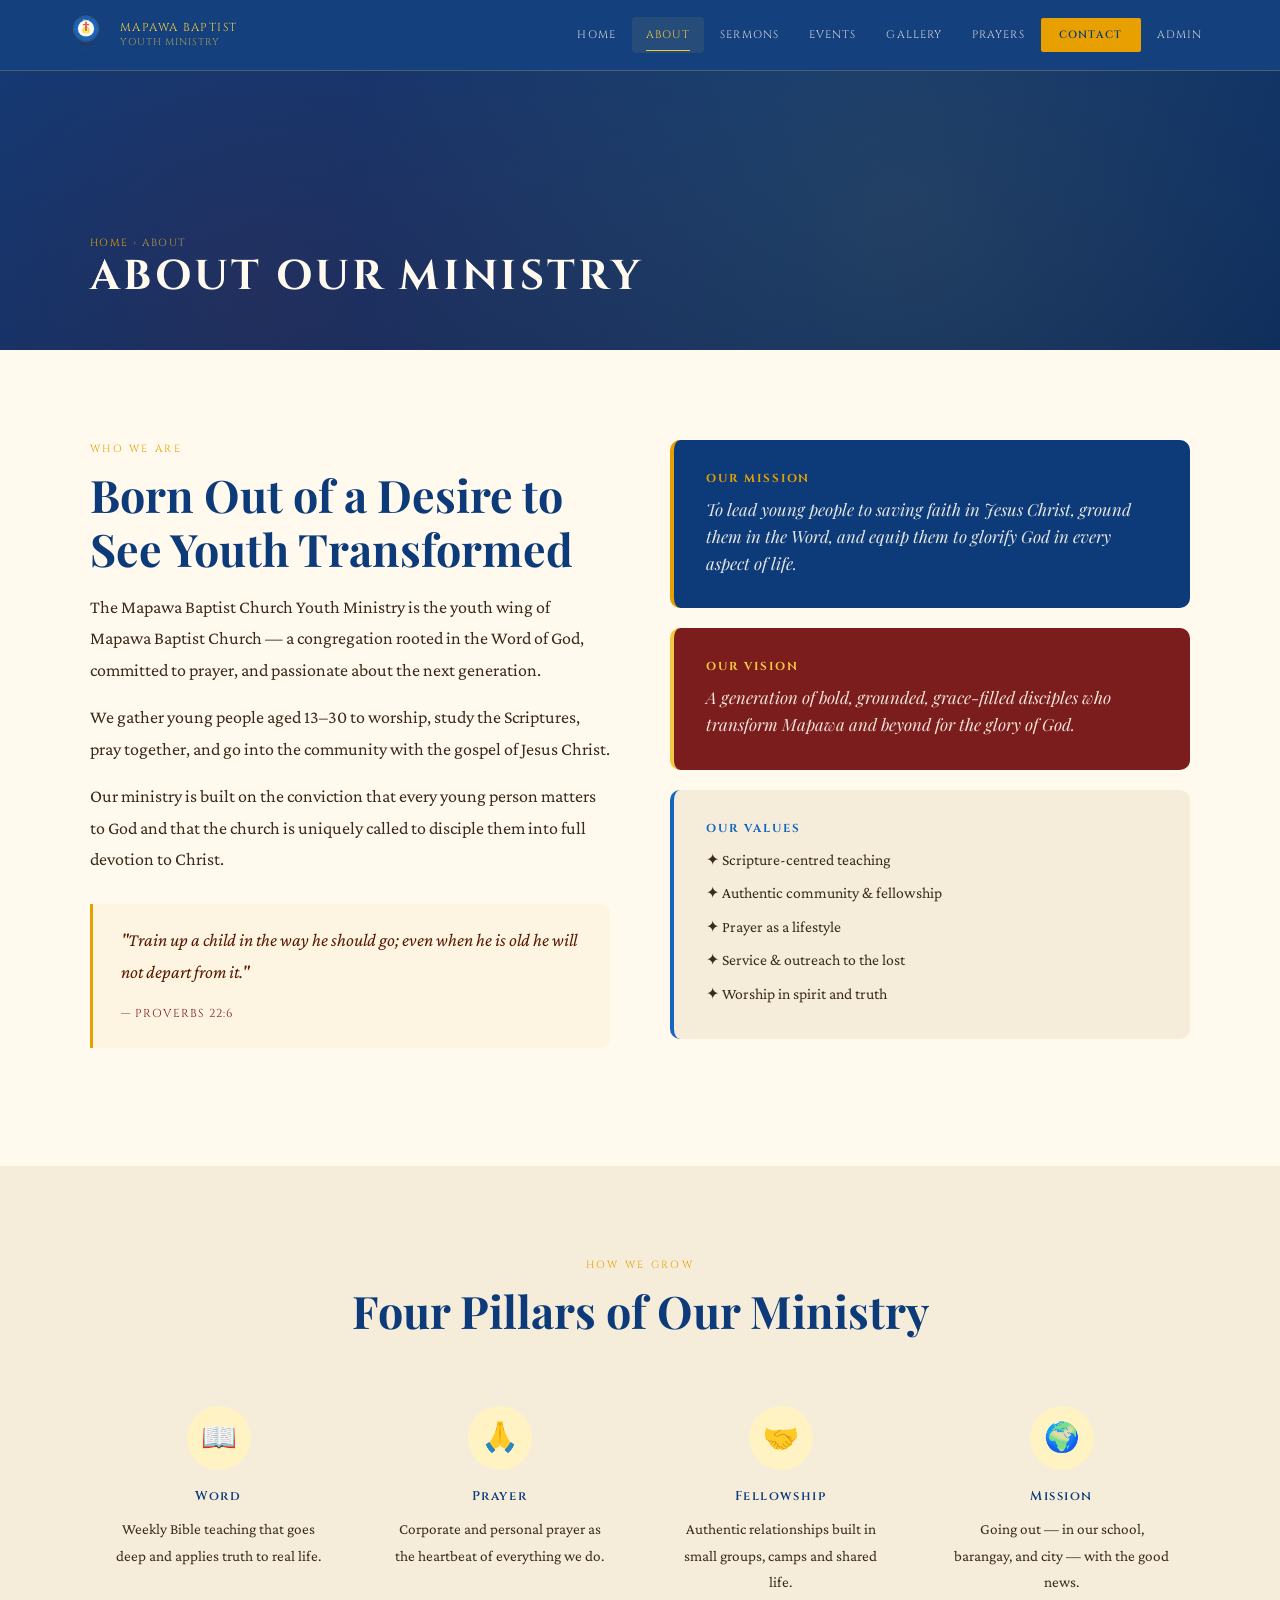
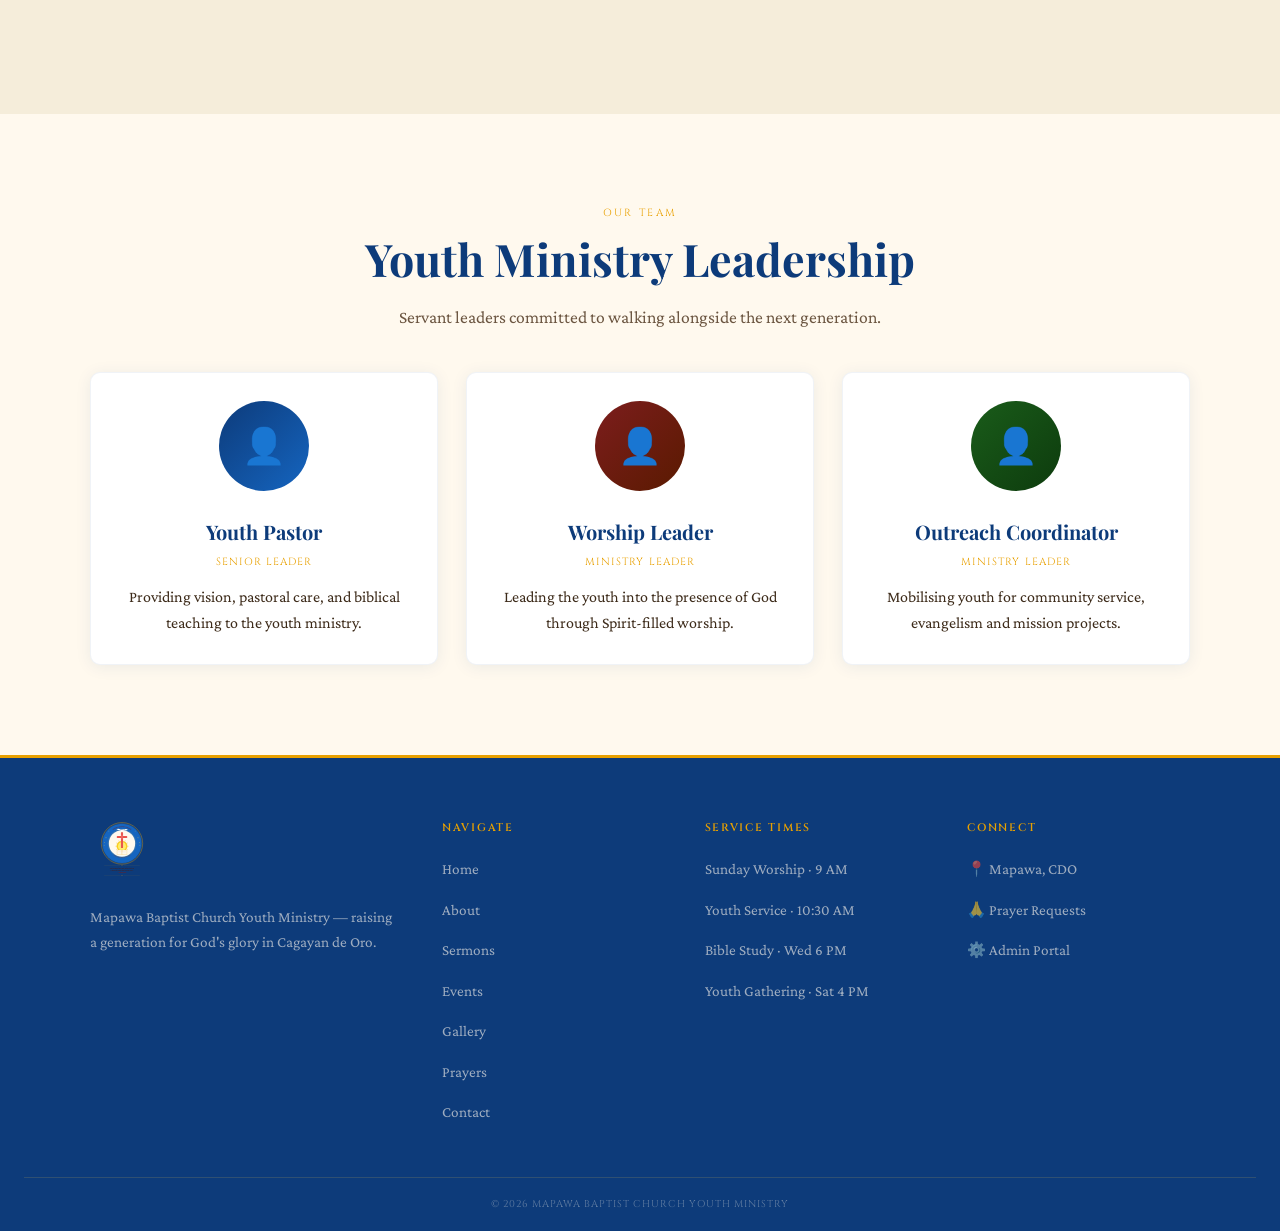
==== about.html @ 310179d0 "Add files via upload" ====
<!DOCTYPE html>
<html lang="en">
<head>
  <meta charset="UTF-8" />
  <meta name="viewport" content="width=device-width, initial-scale=1.0" />
  <title>About — Mapawa Baptist Youth Ministry</title>
  <link rel="stylesheet" href="assets/css/main.css" />
  <link rel="icon" type="image/svg+xml" href="assets/images/logo.svg" />
</head>
<body>

<header class="site-header">
  <div class="nav-inner">
    <a href="index.html" class="nav-brand">
      <img src="assets/images/logo.svg" alt="MBC Logo" class="nav-logo" />
      <div class="nav-name">Mapawa Baptist<span>Youth Ministry</span></div>
    </a>
    <nav class="nav-links">
      <a href="index.html">Home</a>
      <a href="about.html">About</a>
      <a href="services.html">Sermons</a>
      <a href="events.html">Events</a>
      <a href="gallery.html">Gallery</a>
      <a href="prayers.html">Prayers</a>
      <a href="contact.html" class="nav-cta">Contact</a>
      <a href="admin/login.php">Admin</a>
    </nav>
    <button class="nav-toggle" aria-label="Menu">
      <span></span><span></span><span></span>
    </button>
  </div>
</header>

<div class="page-banner">
  <div class="page-banner-content">
    <div class="breadcrumb"><a href="index.html">Home</a> › About</div>
    <h1>About Our Ministry</h1>
  </div>
</div>

<!-- Mission & Vision -->
<section class="section">
  <div class="container">
    <div style="display:grid;grid-template-columns:1fr 1fr;gap:60px;align-items:start;" class="fade-in">
      <div>
        <div class="section-label">Who We Are</div>
        <h2 class="section-title">Born Out of a Desire to See Youth Transformed</h2>
        <p style="color:var(--text-mid);margin-bottom:16px;">
          The Mapawa Baptist Church Youth Ministry is the youth wing of Mapawa Baptist Church — a congregation rooted in the Word of God, committed to prayer, and passionate about the next generation.
        </p>
        <p style="color:var(--text-mid);margin-bottom:16px;">
          We gather young people aged 13–30 to worship, study the Scriptures, pray together, and go into the community with the gospel of Jesus Christ.
        </p>
        <p style="color:var(--text-mid);">
          Our ministry is built on the conviction that every young person matters to God and that the church is uniquely called to disciple them into full devotion to Christ.
        </p>
        <div class="scripture-block" style="margin-top:28px;">
          <p>"Train up a child in the way he should go; even when he is old he will not depart from it."</p>
          <cite>— Proverbs 22:6</cite>
        </div>
      </div>
      <div style="display:flex;flex-direction:column;gap:20px;">
        <div style="background:var(--blue-deep);color:var(--cream);border-radius:var(--radius-lg);padding:32px;border-left:4px solid var(--gold-rich);">
          <h3 style="font-family:var(--font-display);font-size:0.72rem;letter-spacing:0.16em;text-transform:uppercase;color:var(--gold-rich);margin-bottom:10px;">Our Mission</h3>
          <p style="font-family:var(--font-serif);font-style:italic;font-size:1.05rem;line-height:1.6;color:rgba(255,249,238,0.9);">To lead young people to saving faith in Jesus Christ, ground them in the Word, and equip them to glorify God in every aspect of life.</p>
        </div>
        <div style="background:var(--burgundy);color:var(--cream);border-radius:var(--radius-lg);padding:32px;border-left:4px solid var(--gold-bright);">
          <h3 style="font-family:var(--font-display);font-size:0.72rem;letter-spacing:0.16em;text-transform:uppercase;color:var(--gold-bright);margin-bottom:10px;">Our Vision</h3>
          <p style="font-family:var(--font-serif);font-style:italic;font-size:1.05rem;line-height:1.6;color:rgba(255,249,238,0.9);">A generation of bold, grounded, grace-filled disciples who transform Mapawa and beyond for the glory of God.</p>
        </div>
        <div style="background:var(--cream-dark);border-radius:var(--radius-lg);padding:32px;border-left:4px solid var(--blue-mid);">
          <h3 style="font-family:var(--font-display);font-size:0.72rem;letter-spacing:0.16em;text-transform:uppercase;color:var(--blue-mid);margin-bottom:10px;">Our Values</h3>
          <ul style="font-size:0.98rem;color:var(--text-mid);display:flex;flex-direction:column;gap:6px;">
            <li>✦ Scripture-centred teaching</li>
            <li>✦ Authentic community &amp; fellowship</li>
            <li>✦ Prayer as a lifestyle</li>
            <li>✦ Service &amp; outreach to the lost</li>
            <li>✦ Worship in spirit and truth</li>
          </ul>
        </div>
      </div>
    </div>
  </div>
</section>

<!-- Core Pillars -->
<section class="section band-cream">
  <div class="container">
    <div class="text-center mb-40 fade-in">
      <div class="section-label">How We Grow</div>
      <h2 class="section-title">Four Pillars of Our Ministry</h2>
    </div>
    <div class="grid-4 fade-in">
      <div style="text-align:center;padding:28px 20px;">
        <div style="width:64px;height:64px;background:var(--gold-pale);border-radius:50%;display:flex;align-items:center;justify-content:center;margin:0 auto 16px;font-size:1.8rem;">📖</div>
        <h4 style="font-size:0.8rem;letter-spacing:0.12em;color:var(--blue-deep);margin-bottom:8px;">Word</h4>
        <p style="font-size:0.95rem;color:var(--text-mid);">Weekly Bible teaching that goes deep and applies truth to real life.</p>
      </div>
      <div style="text-align:center;padding:28px 20px;">
        <div style="width:64px;height:64px;background:var(--gold-pale);border-radius:50%;display:flex;align-items:center;justify-content:center;margin:0 auto 16px;font-size:1.8rem;">🙏</div>
        <h4 style="font-size:0.8rem;letter-spacing:0.12em;color:var(--blue-deep);margin-bottom:8px;">Prayer</h4>
        <p style="font-size:0.95rem;color:var(--text-mid);">Corporate and personal prayer as the heartbeat of everything we do.</p>
      </div>
      <div style="text-align:center;padding:28px 20px;">
        <div style="width:64px;height:64px;background:var(--gold-pale);border-radius:50%;display:flex;align-items:center;justify-content:center;margin:0 auto 16px;font-size:1.8rem;">🤝</div>
        <h4 style="font-size:0.8rem;letter-spacing:0.12em;color:var(--blue-deep);margin-bottom:8px;">Fellowship</h4>
        <p style="font-size:0.95rem;color:var(--text-mid);">Authentic relationships built in small groups, camps and shared life.</p>
      </div>
      <div style="text-align:center;padding:28px 20px;">
        <div style="width:64px;height:64px;background:var(--gold-pale);border-radius:50%;display:flex;align-items:center;justify-content:center;margin:0 auto 16px;font-size:1.8rem;">🌍</div>
        <h4 style="font-size:0.8rem;letter-spacing:0.12em;color:var(--blue-deep);margin-bottom:8px;">Mission</h4>
        <p style="font-size:0.95rem;color:var(--text-mid);">Going out — in our school, barangay, and city — with the good news.</p>
      </div>
    </div>
  </div>
</section>

<!-- Leadership -->
<section class="section">
  <div class="container">
    <div class="text-center mb-40 fade-in">
      <div class="section-label">Our Team</div>
      <h2 class="section-title">Youth Ministry Leadership</h2>
      <p class="section-sub gap-center" style="margin:0 auto;">Servant leaders committed to walking alongside the next generation.</p>
    </div>
    <div class="grid-3 fade-in">
      <div class="card" style="text-align:center;">
        <div style="width:90px;height:90px;border-radius:50%;background:linear-gradient(135deg,var(--blue-deep),var(--blue-mid));display:flex;align-items:center;justify-content:center;margin:28px auto 0;font-size:2.2rem;color:var(--gold-bright);">👤</div>
        <div class="card-body">
          <div class="card-title">Youth Pastor</div>
          <div class="card-meta" style="color:var(--gold-rich);">Senior Leader</div>
          <p class="card-text">Providing vision, pastoral care, and biblical teaching to the youth ministry.</p>
        </div>
      </div>
      <div class="card" style="text-align:center;">
        <div style="width:90px;height:90px;border-radius:50%;background:linear-gradient(135deg,var(--burgundy),var(--burgundy-dk));display:flex;align-items:center;justify-content:center;margin:28px auto 0;font-size:2.2rem;color:var(--gold-bright);">👤</div>
        <div class="card-body">
          <div class="card-title">Worship Leader</div>
          <div class="card-meta" style="color:var(--gold-rich);">Ministry Leader</div>
          <p class="card-text">Leading the youth into the presence of God through Spirit-filled worship.</p>
        </div>
      </div>
      <div class="card" style="text-align:center;">
        <div style="width:90px;height:90px;border-radius:50%;background:linear-gradient(135deg,#1a5c1a,#0d3b0d);display:flex;align-items:center;justify-content:center;margin:28px auto 0;font-size:2.2rem;color:var(--gold-bright);">👤</div>
        <div class="card-body">
          <div class="card-title">Outreach Coordinator</div>
          <div class="card-meta" style="color:var(--gold-rich);">Ministry Leader</div>
          <p class="card-text">Mobilising youth for community service, evangelism and mission projects.</p>
        </div>
      </div>
    </div>
  </div>
</section>

<footer class="site-footer">
  <div class="footer-inner">
    <div class="footer-brand">
      <img src="assets/images/logo.svg" alt="MBC Logo" style="width:64px;margin-bottom:12px;" />
      <p>Mapawa Baptist Church Youth Ministry — raising a generation for God's glory in Cagayan de Oro.</p>
    </div>
    <div class="footer-col">
      <h4>Navigate</h4>
      <ul>
        <li><a href="index.html">Home</a></li>
        <li><a href="about.html">About</a></li>
        <li><a href="services.html">Sermons</a></li>
        <li><a href="events.html">Events</a></li>
        <li><a href="gallery.html">Gallery</a></li>
        <li><a href="prayers.html">Prayers</a></li>
        <li><a href="contact.html">Contact</a></li>
      </ul>
    </div>
    <div class="footer-col">
      <h4>Service Times</h4>
      <ul>
        <li><a href="#">Sunday Worship · 9 AM</a></li>
        <li><a href="#">Youth Service · 10:30 AM</a></li>
        <li><a href="#">Bible Study · Wed 6 PM</a></li>
        <li><a href="#">Youth Gathering · Sat 4 PM</a></li>
      </ul>
    </div>
    <div class="footer-col">
      <h4>Connect</h4>
      <ul>
        <li><a href="contact.html">📍 Mapawa, CDO</a></li>
        <li><a href="prayers.html">🙏 Prayer Requests</a></li>
        <li><a href="admin/login.php">⚙️ Admin Portal</a></li>
      </ul>
    </div>
  </div>
  <div class="footer-bottom">
    <div class="container">© <span id="current-year"></span> Mapawa Baptist Church Youth Ministry</div>
  </div>
</footer>

<script src="assets/js/main.js"></script>
</body>
</html>
---- assets/css/main.css ----
/* =========================================================
   MAPAWA BAPTIST YOUTH MINISTRY — Main Stylesheet
   Palette: Deep Blue #1565c0 · Gold #f5c842 · Burgundy #7c1d1d · Cream #fff9ee
   ========================================================= */

@import url('https://fonts.googleapis.com/css2?family=Playfair+Display:ital,wght@0,400;0,600;0,700;0,900;1,400;1,600&family=Crimson+Pro:ital,wght@0,300;0,400;0,600;1,300;1,400&family=Cinzel:wght@400;600;700&display=swap');

/* ── CSS Variables ───────────────────────────────────────── */
:root {
  --blue-deep:   #0d3b7a;
  --blue-mid:    #1565c0;
  --blue-light:  #1e88e5;
  --gold-rich:   #e8a000;
  --gold-bright: #f5c842;
  --gold-pale:   #fff3c4;
  --cream:       #fff9ee;
  --cream-dark:  #f5edda;
  --burgundy:    #7c1d1d;
  --burgundy-dk: #5a1a00;
  --text-dark:   #1a1208;
  --text-mid:    #3d2b1a;
  --text-light:  #6b5540;
  --white:       #ffffff;

  --font-display: 'Cinzel', Georgia, serif;
  --font-serif:   'Playfair Display', Georgia, serif;
  --font-body:    'Crimson Pro', Georgia, serif;

  --shadow-gold:  0 4px 24px rgba(232,160,0,0.18);
  --shadow-deep:  0 8px 40px rgba(13,59,122,0.22);
  --radius:       4px;
  --radius-lg:    10px;
  --transition:   0.3s cubic-bezier(0.4,0,0.2,1);
}

/* ── Reset & Base ────────────────────────────────────────── */
*, *::before, *::after { box-sizing: border-box; margin: 0; padding: 0; }

html { scroll-behavior: smooth; font-size: 16px; }

body {
  font-family: var(--font-body);
  font-size: 1.125rem;
  line-height: 1.75;
  color: var(--text-dark);
  background: var(--cream);
  min-height: 100vh;
  overflow-x: hidden;
}

img { max-width: 100%; display: block; }
a { color: inherit; text-decoration: none; }
ul { list-style: none; }

/* ── Typography ──────────────────────────────────────────── */
h1, h2, h3 { font-family: var(--font-serif); font-weight: 700; line-height: 1.2; }
h4, h5, h6 { font-family: var(--font-display); font-weight: 600; letter-spacing: 0.06em; }

.display-title {
  font-family: var(--font-display);
  font-weight: 700;
  letter-spacing: 0.08em;
  text-transform: uppercase;
}

.scripture {
  font-family: var(--font-body);
  font-style: italic;
  color: var(--burgundy-dk);
}

/* ── Ornamental Divider ──────────────────────────────────── */
.ornament {
  display: flex;
  align-items: center;
  gap: 14px;
  margin: 0 auto;
}
.ornament::before, .ornament::after {
  content: '';
  flex: 1;
  height: 1px;
  background: linear-gradient(to right, transparent, var(--gold-rich), transparent);
}
.ornament-star {
  color: var(--gold-rich);
  font-size: 1rem;
}

/* ── NAV ─────────────────────────────────────────────────── */
.site-header {
  position: fixed;
  top: 0; left: 0; right: 0;
  z-index: 1000;
  background: rgba(13,59,122,0.97);
  backdrop-filter: blur(12px);
  border-bottom: 1px solid rgba(245,200,66,0.25);
  transition: var(--transition);
}

.nav-inner {
  max-width: 1200px;
  margin: 0 auto;
  padding: 0 24px;
  display: flex;
  align-items: center;
  justify-content: space-between;
  height: 70px;
}

.nav-brand {
  display: flex;
  align-items: center;
  gap: 12px;
  text-decoration: none;
}
.nav-logo { width: 44px; height: 44px; }
.nav-name {
  font-family: var(--font-display);
  font-size: 0.72rem;
  letter-spacing: 0.12em;
  text-transform: uppercase;
  color: var(--gold-bright);
  line-height: 1.3;
}
.nav-name span { display: block; font-size: 0.62rem; color: rgba(245,200,66,0.65); letter-spacing: 0.1em; }

.nav-links {
  display: flex;
  align-items: center;
  gap: 2px;
}
.nav-links a {
  font-family: var(--font-display);
  font-size: 0.68rem;
  letter-spacing: 0.1em;
  text-transform: uppercase;
  color: rgba(255,249,238,0.8);
  padding: 8px 14px;
  border-radius: var(--radius);
  transition: var(--transition);
  position: relative;
}
.nav-links a:hover, .nav-links a.active {
  color: var(--gold-bright);
  background: rgba(245,200,66,0.08);
}
.nav-links a.active::after {
  content: '';
  position: absolute;
  bottom: 2px; left: 14px; right: 14px;
  height: 1px;
  background: var(--gold-bright);
}

.nav-cta {
  font-family: var(--font-display) !important;
  font-size: 0.66rem !important;
  letter-spacing: 0.12em !important;
  background: var(--gold-rich) !important;
  color: var(--blue-deep) !important;
  padding: 8px 18px !important;
  border-radius: 2px !important;
  font-weight: 600 !important;
}
.nav-cta:hover { background: var(--gold-bright) !important; }

.nav-toggle {
  display: none;
  flex-direction: column;
  gap: 5px;
  cursor: pointer;
  padding: 4px;
}
.nav-toggle span {
  display: block;
  width: 24px; height: 2px;
  background: var(--gold-bright);
  transition: var(--transition);
}

/* ── Hero ────────────────────────────────────────────────── */
.hero {
  min-height: 100vh;
  display: flex;
  align-items: center;
  justify-content: center;
  position: relative;
  overflow: hidden;
  background: linear-gradient(160deg, var(--blue-deep) 0%, #0a2a5c 40%, #1a0a3a 100%);
  padding-top: 70px;
}

.hero-bg-pattern {
  position: absolute;
  inset: 0;
  background-image:
    radial-gradient(circle at 20% 50%, rgba(245,200,66,0.06) 0%, transparent 50%),
    radial-gradient(circle at 80% 20%, rgba(21,101,192,0.4) 0%, transparent 50%),
    radial-gradient(circle at 60% 80%, rgba(124,29,29,0.2) 0%, transparent 40%);
  pointer-events: none;
}

.hero-rays {
  position: absolute;
  top: 0; left: 50%;
  transform: translateX(-50%);
  width: 800px; height: 600px;
  background: conic-gradient(
    from 180deg at 50% 0%,
    transparent 0deg,
    rgba(245,200,66,0.04) 15deg,
    transparent 30deg,
    rgba(245,200,66,0.04) 45deg,
    transparent 60deg,
    rgba(245,200,66,0.04) 75deg,
    transparent 90deg,
    rgba(245,200,66,0.04) 105deg,
    transparent 120deg,
    rgba(245,200,66,0.04) 135deg,
    transparent 150deg,
    rgba(245,200,66,0.04) 165deg,
    transparent 180deg
  );
  pointer-events: none;
}

.hero-content {
  position: relative;
  z-index: 2;
  text-align: center;
  padding: 60px 24px;
  max-width: 800px;
}

.hero-badge {
  display: inline-flex;
  align-items: center;
  gap: 10px;
  font-family: var(--font-display);
  font-size: 0.68rem;
  letter-spacing: 0.2em;
  text-transform: uppercase;
  color: var(--gold-rich);
  border: 1px solid rgba(232,160,0,0.35);
  padding: 6px 18px;
  border-radius: 2px;
  margin-bottom: 28px;
}
.hero-badge::before, .hero-badge::after {
  content: '✦';
  font-size: 0.5rem;
  opacity: 0.7;
}

.hero h1 {
  font-family: var(--font-display);
  font-size: clamp(2.2rem, 6vw, 4rem);
  letter-spacing: 0.06em;
  text-transform: uppercase;
  color: var(--cream);
  margin-bottom: 12px;
  line-height: 1.1;
}
.hero h1 em {
  font-family: var(--font-serif);
  font-style: italic;
  font-size: 0.85em;
  color: var(--gold-bright);
  letter-spacing: 0.02em;
  display: block;
  text-transform: none;
}

.hero-tagline {
  font-family: var(--font-body);
  font-style: italic;
  font-size: 1.2rem;
  color: rgba(255,249,238,0.7);
  margin: 20px 0 36px;
}

.hero-logo {
  width: 160px;
  margin: 0 auto 32px;
  filter: drop-shadow(0 0 30px rgba(245,200,66,0.3));
  animation: float 4s ease-in-out infinite;
}
@keyframes float {
  0%, 100% { transform: translateY(0); }
  50%       { transform: translateY(-8px); }
}

.hero-actions {
  display: flex;
  gap: 14px;
  justify-content: center;
  flex-wrap: wrap;
}

/* ── Buttons ──────────────────────────────────────────────── */
.btn {
  display: inline-flex;
  align-items: center;
  gap: 8px;
  font-family: var(--font-display);
  font-size: 0.72rem;
  font-weight: 600;
  letter-spacing: 0.12em;
  text-transform: uppercase;
  padding: 13px 28px;
  border-radius: 2px;
  border: none;
  cursor: pointer;
  transition: var(--transition);
  text-decoration: none;
}
.btn-gold {
  background: var(--gold-rich);
  color: var(--blue-deep);
}
.btn-gold:hover {
  background: var(--gold-bright);
  transform: translateY(-2px);
  box-shadow: var(--shadow-gold);
}
.btn-outline {
  background: transparent;
  color: var(--cream);
  border: 1px solid rgba(255,249,238,0.4);
}
.btn-outline:hover {
  border-color: var(--gold-bright);
  color: var(--gold-bright);
}
.btn-blue {
  background: var(--blue-mid);
  color: var(--cream);
}
.btn-blue:hover {
  background: var(--blue-deep);
  transform: translateY(-2px);
  box-shadow: var(--shadow-deep);
}
.btn-sm {
  font-size: 0.65rem;
  padding: 9px 18px;
}

/* ── Section Scaffolding ─────────────────────────────────── */
.section { padding: 90px 24px; }
.section-sm { padding: 60px 24px; }
.container { max-width: 1100px; margin: 0 auto; }
.container-narrow { max-width: 760px; margin: 0 auto; }

.section-label {
  font-family: var(--font-display);
  font-size: 0.65rem;
  letter-spacing: 0.22em;
  text-transform: uppercase;
  color: var(--gold-rich);
  margin-bottom: 10px;
}
.section-title {
  font-family: var(--font-serif);
  font-size: clamp(1.8rem, 4vw, 2.8rem);
  font-weight: 700;
  color: var(--blue-deep);
  margin-bottom: 16px;
}
.section-title-light { color: var(--cream); }
.section-sub {
  font-size: 1.1rem;
  color: var(--text-light);
  max-width: 560px;
}
.section-sub-light { color: rgba(255,249,238,0.7); }

/* ── Card ────────────────────────────────────────────────── */
.card {
  background: var(--white);
  border-radius: var(--radius-lg);
  overflow: hidden;
  box-shadow: 0 2px 16px rgba(13,59,122,0.08);
  transition: var(--transition);
  border: 1px solid rgba(13,59,122,0.06);
}
.card:hover {
  transform: translateY(-4px);
  box-shadow: var(--shadow-deep);
}
.card-body { padding: 28px; }
.card-tag {
  font-family: var(--font-display);
  font-size: 0.6rem;
  letter-spacing: 0.18em;
  text-transform: uppercase;
  color: var(--gold-rich);
  background: var(--gold-pale);
  padding: 3px 10px;
  border-radius: 2px;
  display: inline-block;
  margin-bottom: 12px;
}
.card-title {
  font-family: var(--font-serif);
  font-size: 1.25rem;
  font-weight: 700;
  color: var(--blue-deep);
  margin-bottom: 8px;
  line-height: 1.3;
}
.card-meta {
  font-family: var(--font-display);
  font-size: 0.65rem;
  letter-spacing: 0.1em;
  text-transform: uppercase;
  color: var(--text-light);
  margin-bottom: 12px;
}
.card-text { font-size: 1rem; color: var(--text-mid); line-height: 1.65; }

/* ── Grid Layouts ─────────────────────────────────────────── */
.grid-3 { display: grid; grid-template-columns: repeat(3, 1fr); gap: 28px; }
.grid-2 { display: grid; grid-template-columns: repeat(2, 1fr); gap: 28px; }
.grid-4 { display: grid; grid-template-columns: repeat(4, 1fr); gap: 24px; }

/* ── Highlight Band ──────────────────────────────────────── */
.band-gold {
  background: linear-gradient(135deg, var(--gold-rich) 0%, var(--gold-bright) 100%);
  color: var(--blue-deep);
}
.band-blue {
  background: linear-gradient(135deg, var(--blue-deep) 0%, #0a2a5c 100%);
  color: var(--cream);
}
.band-cream { background: var(--cream-dark); }
.band-burgundy {
  background: linear-gradient(135deg, var(--burgundy) 0%, var(--burgundy-dk) 100%);
  color: var(--cream);
}

/* ── Scripture Block ─────────────────────────────────────── */
.scripture-block {
  border-left: 3px solid var(--gold-rich);
  padding: 20px 28px;
  background: rgba(232,160,0,0.05);
  border-radius: 0 var(--radius-lg) var(--radius-lg) 0;
  margin: 28px 0;
}
.scripture-block p {
  font-family: var(--font-body);
  font-style: italic;
  font-size: 1.15rem;
  color: var(--burgundy-dk);
  margin-bottom: 8px;
}
.scripture-block cite {
  font-family: var(--font-display);
  font-size: 0.72rem;
  letter-spacing: 0.1em;
  text-transform: uppercase;
  color: var(--burgundy);
  font-style: normal;
}

/* ── Featured Image Banner ───────────────────────────────── */
.page-banner {
  height: 280px;
  display: flex;
  align-items: flex-end;
  padding: 40px 24px;
  position: relative;
  overflow: hidden;
  background: linear-gradient(160deg, var(--blue-deep) 0%, #0a2a5c 100%);
  margin-top: 70px;
}
.page-banner::before {
  content: '';
  position: absolute;
  inset: 0;
  background:
    radial-gradient(circle at 70% 50%, rgba(245,200,66,0.1) 0%, transparent 60%),
    radial-gradient(circle at 20% 80%, rgba(124,29,29,0.2) 0%, transparent 50%);
}
.page-banner-content {
  position: relative;
  z-index: 1;
  max-width: 1100px;
  margin: 0 auto;
  width: 100%;
}
.page-banner h1 {
  font-family: var(--font-display);
  font-size: clamp(1.6rem, 4vw, 2.6rem);
  letter-spacing: 0.08em;
  text-transform: uppercase;
  color: var(--cream);
  margin-bottom: 8px;
}
.page-banner .breadcrumb {
  font-family: var(--font-display);
  font-size: 0.65rem;
  letter-spacing: 0.14em;
  text-transform: uppercase;
  color: rgba(245,200,66,0.7);
}
.page-banner .breadcrumb a { color: var(--gold-rich); }
.page-banner .breadcrumb a:hover { color: var(--gold-bright); }

/* ── Form Styles ──────────────────────────────────────────── */
.form-group { margin-bottom: 20px; }
.form-label {
  display: block;
  font-family: var(--font-display);
  font-size: 0.68rem;
  letter-spacing: 0.12em;
  text-transform: uppercase;
  color: var(--text-mid);
  margin-bottom: 6px;
}
.form-control {
  width: 100%;
  padding: 12px 16px;
  border: 1px solid rgba(13,59,122,0.2);
  border-radius: var(--radius);
  background: var(--white);
  font-family: var(--font-body);
  font-size: 1rem;
  color: var(--text-dark);
  transition: var(--transition);
  outline: none;
}
.form-control:focus {
  border-color: var(--blue-mid);
  box-shadow: 0 0 0 3px rgba(21,101,192,0.12);
}
textarea.form-control { resize: vertical; min-height: 120px; }
select.form-control { cursor: pointer; }

/* ── Footer ──────────────────────────────────────────────── */
.site-footer {
  background: var(--blue-deep);
  color: rgba(255,249,238,0.75);
  padding: 60px 24px 0;
  border-top: 3px solid var(--gold-rich);
}
.footer-inner {
  max-width: 1100px;
  margin: 0 auto;
  display: grid;
  grid-template-columns: 1.4fr repeat(3, 1fr);
  gap: 40px;
  padding-bottom: 40px;
}
.footer-brand p {
  font-size: 0.95rem;
  line-height: 1.65;
  margin: 14px 0;
  color: rgba(255,249,238,0.6);
}
.footer-col h4 {
  font-family: var(--font-display);
  font-size: 0.68rem;
  letter-spacing: 0.16em;
  text-transform: uppercase;
  color: var(--gold-rich);
  margin-bottom: 16px;
}
.footer-col ul li { margin-bottom: 9px; }
.footer-col ul li a {
  font-size: 0.95rem;
  color: rgba(255,249,238,0.6);
  transition: var(--transition);
}
.footer-col ul li a:hover { color: var(--gold-bright); padding-left: 4px; }
.footer-bottom {
  border-top: 1px solid rgba(245,200,66,0.15);
  padding: 18px 0;
  text-align: center;
  font-family: var(--font-display);
  font-size: 0.62rem;
  letter-spacing: 0.1em;
  text-transform: uppercase;
  color: rgba(255,249,238,0.35);
}
.footer-bottom a { color: var(--gold-rich); }

/* ── Utility Classes ─────────────────────────────────────── */
.text-center { text-align: center; }
.text-gold   { color: var(--gold-rich); }
.text-blue   { color: var(--blue-mid); }
.text-burgundy { color: var(--burgundy); }
.text-cream  { color: var(--cream); }
.mt-0 { margin-top: 0; }
.mb-0 { margin-bottom: 0; }
.mb-8 { margin-bottom: 8px; }
.mb-16 { margin-bottom: 16px; }
.mb-24 { margin-bottom: 24px; }
.mb-40 { margin-bottom: 40px; }
.mb-60 { margin-bottom: 60px; }
.gap-center { margin: 0 auto; }
.fade-in {
  opacity: 0;
  transform: translateY(20px);
  transition: opacity 0.6s ease, transform 0.6s ease;
}
.fade-in.visible {
  opacity: 1;
  transform: none;
}

/* ── Mobile ───────────────────────────────────────────────── */
@media (max-width: 900px) {
  .grid-3 { grid-template-columns: repeat(2, 1fr); }
  .grid-4 { grid-template-columns: repeat(2, 1fr); }
  .footer-inner { grid-template-columns: 1fr 1fr; }
}
@media (max-width: 680px) {
  .nav-links { display: none; }
  .nav-links.open {
    display: flex;
    flex-direction: column;
    position: fixed;
    top: 70px; left: 0; right: 0;
    background: rgba(13,59,122,0.98);
    padding: 24px;
    gap: 4px;
    border-bottom: 1px solid rgba(245,200,66,0.2);
  }
  .nav-toggle { display: flex; }
  .grid-3, .grid-2, .grid-4 { grid-template-columns: 1fr; }
  .footer-inner { grid-template-columns: 1fr; }
  .hero h1 { font-size: 2rem; }
  .section { padding: 60px 20px; }
}
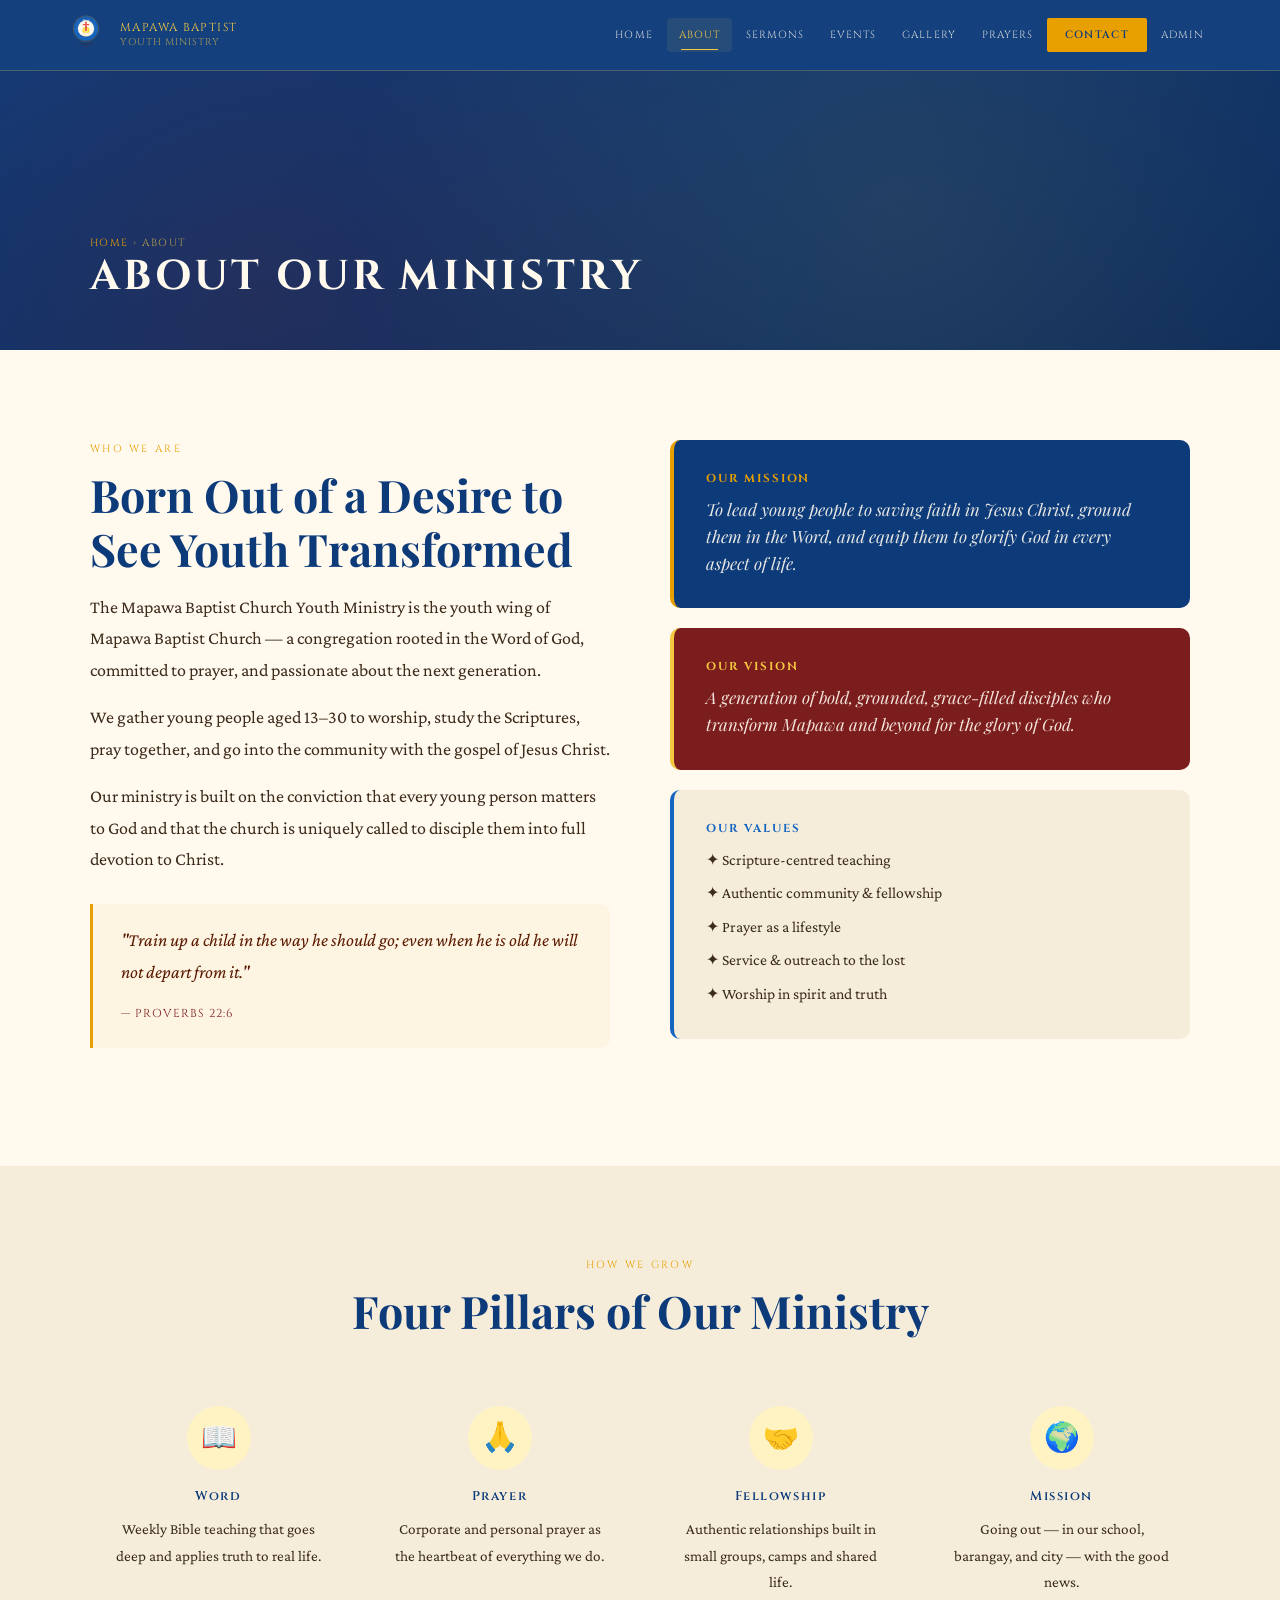
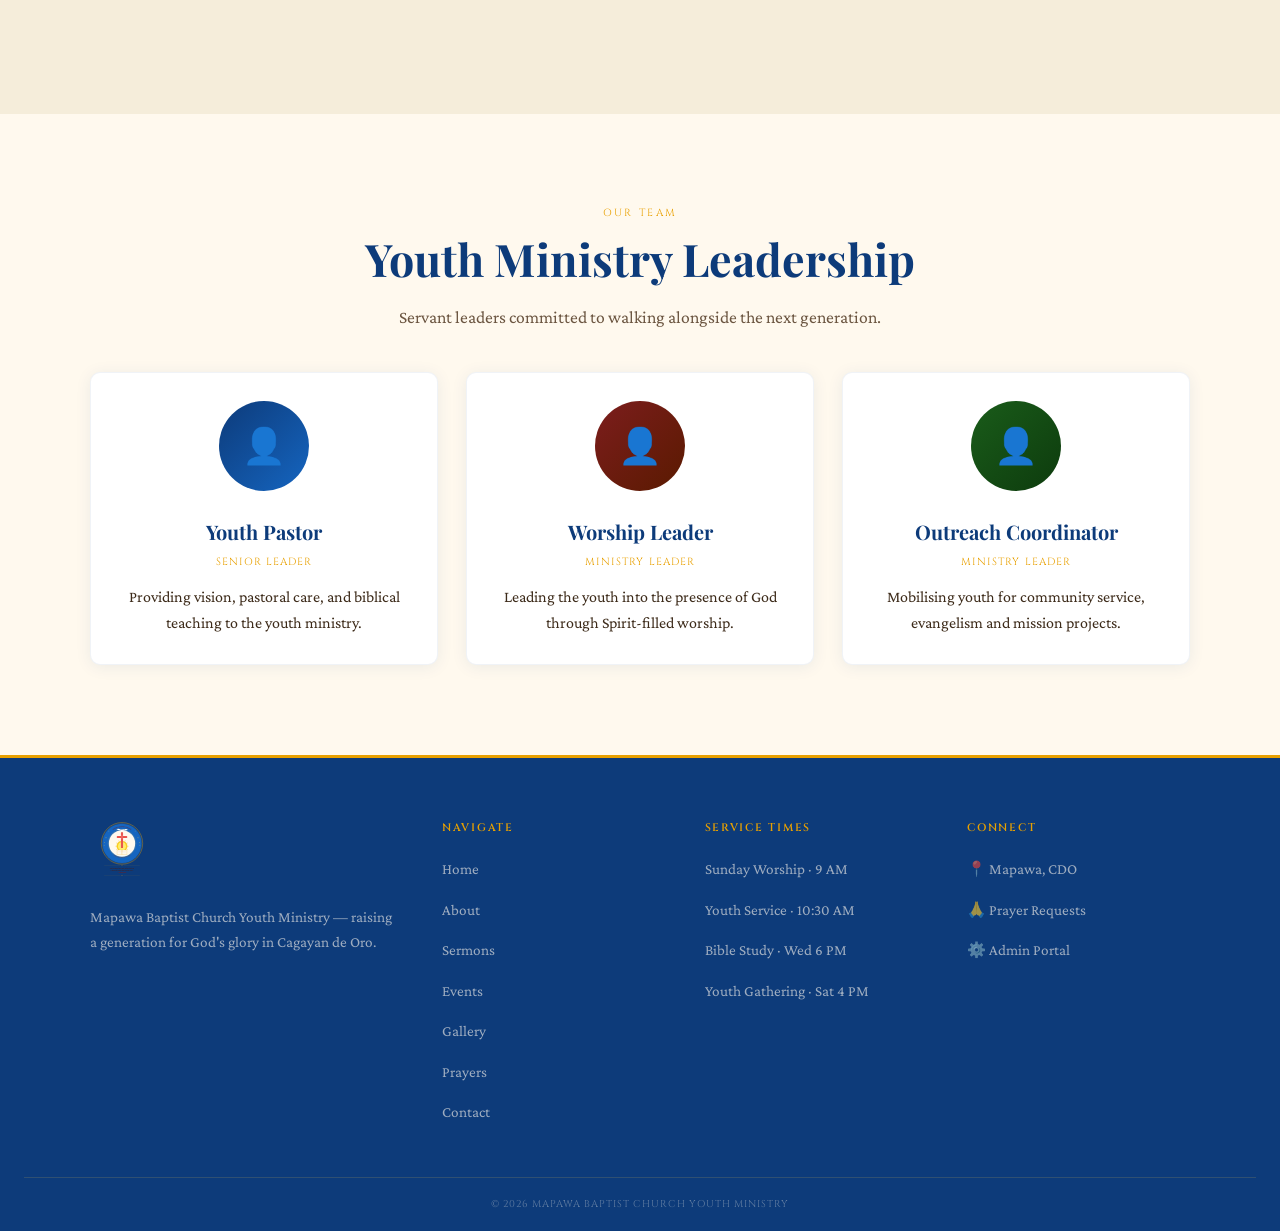
==== commit 520ef360: "Initial commit" ====
--- a/about.html
+++ b/about.html
@@ -3,8 +3,11 @@
 <head>
   <meta charset="UTF-8" />
   <meta name="viewport" content="width=device-width, initial-scale=1.0" />
+  <meta name="theme-color" content="#0d3b7a" />
+  <meta name="apple-mobile-web-app-capable" content="yes" />
   <title>About — Mapawa Baptist Youth Ministry</title>
   <link rel="stylesheet" href="assets/css/main.css" />
+  <link rel="stylesheet" href="assets/css/responsive.css" />
   <link rel="icon" type="image/svg+xml" href="assets/images/logo.svg" />
 </head>
 <body>
@@ -41,7 +44,7 @@
 <!-- Mission & Vision -->
 <section class="section">
   <div class="container">
-    <div style="display:grid;grid-template-columns:1fr 1fr;gap:60px;align-items:start;" class="fade-in">
+    <div class="layout-about fade-in">
       <div>
         <div class="section-label">Who We Are</div>
         <h2 class="section-title">Born Out of a Desire to See Youth Transformed</h2>
--- a/assets/css/main.css
+++ b/assets/css/main.css
@@ -610,27 +610,4 @@
   transform: none;
 }
 
-/* ── Mobile ───────────────────────────────────────────────── */
-@media (max-width: 900px) {
-  .grid-3 { grid-template-columns: repeat(2, 1fr); }
-  .grid-4 { grid-template-columns: repeat(2, 1fr); }
-  .footer-inner { grid-template-columns: 1fr 1fr; }
-}
-@media (max-width: 680px) {
-  .nav-links { display: none; }
-  .nav-links.open {
-    display: flex;
-    flex-direction: column;
-    position: fixed;
-    top: 70px; left: 0; right: 0;
-    background: rgba(13,59,122,0.98);
-    padding: 24px;
-    gap: 4px;
-    border-bottom: 1px solid rgba(245,200,66,0.2);
-  }
-  .nav-toggle { display: flex; }
-  .grid-3, .grid-2, .grid-4 { grid-template-columns: 1fr; }
-  .footer-inner { grid-template-columns: 1fr; }
-  .hero h1 { font-size: 2rem; }
-  .section { padding: 60px 20px; }
-}
+/* ── Responsive styles live in assets/css/responsive.css ──── */
--- a/assets/css/responsive.css
+++ b/assets/css/responsive.css
@@ -0,0 +1,650 @@
+/* ================================================================
+   MAPAWA BAPTIST YOUTH MINISTRY — Responsive Stylesheet
+   Breakpoints:
+     xl   : 1200px+   (wide desktop)
+     lg   : 1024px    (desktop / large tablet landscape)
+     md   : 900px     (tablet landscape / small desktop)
+     sm   : 768px     (tablet portrait)
+     xs   : 480px     (large phone)
+     xxs  : 360px     (small phone)
+   ================================================================ */
+
+/* ──────────────────────────────────────────────────────────────────
+   BASE LAYOUT CLASSES
+   Replace inline style="display:grid;grid-template-columns:…"
+   ────────────────────────────────────────────────────────────────── */
+
+/* Two-column 50/50 */
+.layout-2col {
+  display: grid;
+  grid-template-columns: 1fr 1fr;
+  gap: 64px;
+  align-items: center;
+}
+
+/* Content + fixed sidebar */
+.layout-content-sidebar-340 {
+  display: grid;
+  grid-template-columns: 1fr 340px;
+  gap: 48px;
+  align-items: start;
+}
+.layout-content-sidebar-380 {
+  display: grid;
+  grid-template-columns: 1fr 380px;
+  gap: 60px;
+  align-items: start;
+}
+.layout-content-sidebar-420 {
+  display: grid;
+  grid-template-columns: 1fr 420px;
+  gap: 24px;
+  align-items: start;
+}
+
+/* Event card row: thumbnail col + content */
+.layout-event-row {
+  display: grid;
+  grid-template-columns: 200px 1fr;
+  gap: 0;
+  background: var(--white);
+  border-radius: var(--radius-lg);
+  box-shadow: 0 2px 16px rgba(13,59,122,0.08);
+  overflow: hidden;
+  border: 1px solid rgba(13,59,122,0.06);
+  transition: var(--transition);
+}
+.layout-event-row:hover {
+  transform: translateY(-3px);
+  box-shadow: var(--shadow-deep);
+}
+.layout-event-row .event-date-block {
+  display: flex;
+  flex-direction: column;
+  align-items: center;
+  justify-content: center;
+  padding: 32px;
+  text-align: center;
+}
+.layout-event-row .event-body {
+  padding: 32px;
+}
+
+/* Welcome section: text + vision card */
+.layout-welcome {
+  display: grid;
+  grid-template-columns: 1fr 1fr;
+  gap: 64px;
+  align-items: center;
+}
+
+/* Quick info band: 4 equal cols */
+.layout-band-4col {
+  display: grid;
+  grid-template-columns: repeat(4, 1fr);
+  gap: 16px;
+  align-items: center;
+  text-align: center;
+}
+
+/* Stats row: 4 equal */
+.layout-stats {
+  display: grid;
+  grid-template-columns: repeat(4, 1fr);
+  gap: 16px;
+  margin-bottom: 28px;
+}
+
+/* Events grid: 2 col */
+.layout-events-grid {
+  display: grid;
+  grid-template-columns: repeat(2, 1fr);
+  gap: 20px;
+}
+
+/* Admin 2-col form */
+.layout-admin-2col {
+  display: grid;
+  grid-template-columns: 1fr 320px;
+  gap: 24px;
+  align-items: start;
+}
+
+/* About page: text + cards */
+.layout-about {
+  display: grid;
+  grid-template-columns: 1fr 1fr;
+  gap: 60px;
+  align-items: start;
+}
+
+/* Service detail: main + sidebar */
+.layout-sermon-detail {
+  display: grid;
+  grid-template-columns: 1fr 340px;
+  gap: 48px;
+  align-items: start;
+}
+
+/* Footer */
+.footer-inner {
+  max-width: 1100px;
+  margin: 0 auto;
+  display: grid;
+  grid-template-columns: 1.4fr repeat(3, 1fr);
+  gap: 40px;
+  padding-bottom: 40px;
+}
+
+/* ──────────────────────────────────────────────────────────────────
+   HERO — mobile-first
+   ────────────────────────────────────────────────────────────────── */
+.hero-logo        { width: 160px; }
+.hero h1          { font-size: clamp(1.8rem, 6vw, 4rem); }
+.hero-tagline     { font-size: clamp(0.95rem, 2.5vw, 1.2rem); }
+.hero-actions     { flex-wrap: wrap; justify-content: center; }
+
+/* ──────────────────────────────────────────────────────────────────
+   NAV
+   ────────────────────────────────────────────────────────────────── */
+.nav-inner        { height: 70px; padding: 0 24px; }
+.nav-links a      { padding: 8px 12px; font-size: 0.65rem; }
+
+/* ──────────────────────────────────────────────────────────────────
+   PAGE BANNER
+   ────────────────────────────────────────────────────────────────── */
+.page-banner      { height: 280px; padding: 40px 24px; }
+.page-banner h1   { font-size: clamp(1.4rem, 4vw, 2.6rem); }
+
+/* ──────────────────────────────────────────────────────────────────
+   SECTIONS
+   ────────────────────────────────────────────────────────────────── */
+.section          { padding: 90px 24px; }
+.section-sm       { padding: 60px 24px; }
+.section-title    { font-size: clamp(1.6rem, 4vw, 2.8rem); }
+
+/* ──────────────────────────────────────────────────────────────────
+   GALLERY GRID
+   ────────────────────────────────────────────────────────────────── */
+.gallery-grid     { grid-template-columns: repeat(3, 1fr); }
+
+/* ──────────────────────────────────────────────────────────────────
+   PRAYER CTA BOX
+   ────────────────────────────────────────────────────────────────── */
+.prayer-cta-box   { padding: 60px 48px; }
+
+/* ──────────────────────────────────────────────────────────────────
+   VISION CARD DECORATION
+   ────────────────────────────────────────────────────────────────── */
+.vision-star {
+  position: absolute;
+  top: -16px;
+  right: -16px;
+  width: 80px;
+  height: 80px;
+  background: var(--gold-rich);
+  border-radius: 50%;
+  display: flex;
+  align-items: center;
+  justify-content: center;
+  font-size: 1.8rem;
+}
+
+/* ──────────────────────────────────────────────────────────────────
+   ≤ 1024px  (tablet landscape / small desktop)
+   ────────────────────────────────────────────────────────────────── */
+@media (max-width: 1024px) {
+  .layout-content-sidebar-340,
+  .layout-content-sidebar-380,
+  .layout-content-sidebar-420 {
+    grid-template-columns: 1fr 300px;
+    gap: 32px;
+  }
+
+  .layout-admin-2col {
+    grid-template-columns: 1fr 280px;
+  }
+
+  .footer-inner {
+    grid-template-columns: 1fr 1fr;
+    gap: 32px;
+  }
+
+  .layout-band-4col {
+    grid-template-columns: repeat(2, 1fr);
+    gap: 16px;
+  }
+
+  .layout-stats {
+    grid-template-columns: repeat(2, 1fr);
+  }
+
+  .layout-event-row {
+    grid-template-columns: 160px 1fr;
+  }
+
+  .prayer-cta-box { padding: 48px 36px; }
+}
+
+/* ──────────────────────────────────────────────────────────────────
+   ≤ 900px  (tablet portrait)
+   ────────────────────────────────────────────────────────────────── */
+@media (max-width: 900px) {
+  /* Grids collapse to 2 cols */
+  .grid-3  { grid-template-columns: repeat(2, 1fr); }
+  .grid-4  { grid-template-columns: repeat(2, 1fr); }
+
+  /* Two-col layouts become single col */
+  .layout-2col,
+  .layout-welcome,
+  .layout-about {
+    grid-template-columns: 1fr;
+    gap: 36px;
+  }
+
+  /* Sidebars collapse */
+  .layout-content-sidebar-340,
+  .layout-content-sidebar-380,
+  .layout-content-sidebar-420 {
+    grid-template-columns: 1fr;
+    gap: 28px;
+  }
+
+  /* Sermon detail sidebar moves below */
+  .layout-sermon-detail {
+    grid-template-columns: 1fr;
+    gap: 28px;
+  }
+
+  /* Admin upload form */
+  .layout-admin-2col {
+    grid-template-columns: 1fr;
+  }
+
+  /* Event rows */
+  .layout-event-row {
+    grid-template-columns: 130px 1fr;
+  }
+
+  /* Gallery */
+  .gallery-grid {
+    grid-template-columns: repeat(2, 1fr);
+  }
+
+  /* Vision star decoration - hide on mobile */
+  .vision-star { display: none; }
+
+  .layout-stats {
+    grid-template-columns: repeat(2, 1fr);
+  }
+
+  .layout-events-grid {
+    grid-template-columns: 1fr;
+  }
+
+  /* Sections */
+  .section    { padding: 70px 20px; }
+  .section-sm { padding: 48px 20px; }
+
+  /* Page banner */
+  .page-banner { height: auto; min-height: 200px; padding: 100px 20px 36px; }
+
+  /* Footer */
+  .footer-inner {
+    grid-template-columns: 1fr 1fr;
+    gap: 28px;
+  }
+
+  /* Prayer CTA */
+  .prayer-cta-box { padding: 40px 28px; }
+
+  /* Admin grid helpers */
+  .a-grid-2 { grid-template-columns: 1fr; }
+  .a-grid-3 { grid-template-columns: 1fr; }
+}
+
+/* ──────────────────────────────────────────────────────────────────
+   ≤ 768px  (tablet portrait / large phone)
+   ────────────────────────────────────────────────────────────────── */
+@media (max-width: 768px) {
+  /* Nav */
+  .nav-links  { display: none; }
+  .nav-links.open {
+    display: flex;
+    flex-direction: column;
+    position: fixed;
+    top: 70px; left: 0; right: 0; bottom: 0;
+    background: rgba(9, 24, 50, 0.98);
+    padding: 28px 24px;
+    gap: 4px;
+    border-bottom: 1px solid rgba(245,200,66,0.2);
+    overflow-y: auto;
+    z-index: 999;
+  }
+  .nav-links.open a {
+    padding: 13px 16px;
+    font-size: 0.78rem;
+    border-radius: 4px;
+    border-bottom: 1px solid rgba(245,200,66,0.07);
+  }
+  .nav-links.open a:last-child { border-bottom: none; }
+  .nav-toggle { display: flex; }
+
+  /* Nav inner */
+  .nav-inner { padding: 0 18px; }
+  .nav-name span { display: none; }
+
+  /* Hero */
+  .hero-logo    { width: 120px; margin-bottom: 24px; }
+  .hero-content { padding: 40px 20px; }
+  .hero h1      { font-size: clamp(1.6rem, 7vw, 2.4rem); line-height: 1.15; }
+  .hero-badge   { font-size: 0.6rem; padding: 5px 14px; margin-bottom: 20px; }
+  .hero-tagline { font-size: 0.95rem; margin: 14px 0 28px; }
+  .hero-actions { gap: 10px; }
+  .hero-actions .btn { padding: 12px 22px; font-size: 0.68rem; }
+
+  /* Grids */
+  .grid-3, .grid-2, .grid-4 { grid-template-columns: 1fr; }
+
+  /* Event rows become stacked cards */
+  .layout-event-row {
+    grid-template-columns: 1fr;
+  }
+  .layout-event-row .event-date-block {
+    flex-direction: row;
+    gap: 12px;
+    padding: 20px 24px;
+    justify-content: flex-start;
+    border-bottom: 1px solid rgba(0,0,0,0.1);
+  }
+
+  /* Band 4col → single col */
+  .layout-band-4col {
+    grid-template-columns: 1fr 1fr;
+    text-align: left;
+    gap: 14px;
+  }
+
+  /* Stats */
+  .layout-stats { grid-template-columns: repeat(2, 1fr); }
+
+  /* Sections */
+  .section    { padding: 60px 18px; }
+  .section-sm { padding: 40px 18px; }
+
+  /* Footer */
+  .footer-inner   { grid-template-columns: 1fr; gap: 28px; }
+  .site-footer    { padding: 48px 18px 0; }
+
+  /* Cards */
+  .card-body { padding: 22px; }
+
+  /* Scripture blocks */
+  .scripture-block { padding: 16px 20px; }
+
+  /* Gallery */
+  .gallery-grid { grid-template-columns: repeat(2, 1fr); gap: 10px; }
+
+  /* Forms */
+  .form-control { font-size: 1rem; padding: 11px 14px; }
+
+  /* Buttons */
+  .btn { padding: 11px 22px; font-size: 0.68rem; }
+  .btn-sm { padding: 8px 14px; font-size: 0.62rem; }
+
+  /* Prayer CTA */
+  .prayer-cta-box { padding: 36px 20px; border-radius: var(--radius); }
+
+  /* Admin sidebar */
+  .admin-sidebar { transform: translateX(-100%); }
+  .admin-sidebar.open { transform: none; }
+  .admin-content { margin-left: 0; }
+  .admin-menu-toggle { display: block; }
+  .admin-main { padding: 20px 16px; }
+  .stats-row  { grid-template-columns: repeat(2, 1fr); }
+}
+
+/* ──────────────────────────────────────────────────────────────────
+   ≤ 480px  (mobile phone)
+   ────────────────────────────────────────────────────────────────── */
+@media (max-width: 480px) {
+  /* Typography scale down */
+  body { font-size: 1rem; }
+  h1   { font-size: clamp(1.4rem, 8vw, 2rem); }
+  h2   { font-size: clamp(1.3rem, 7vw, 1.8rem); }
+
+  /* Nav */
+  .nav-inner  { height: 62px; }
+  .nav-logo   { width: 36px; height: 36px; }
+  .nav-name   { font-size: 0.65rem; }
+
+  /* Sections tighter */
+  .section    { padding: 48px 16px; }
+  .section-sm { padding: 32px 16px; }
+
+  /* Hero */
+  .hero { padding-top: 62px; }
+  .hero-logo    { width: 100px; }
+  .hero h1      { font-size: clamp(1.5rem, 8vw, 2rem); }
+  .hero-tagline { font-size: 0.88rem; }
+  .hero-actions { flex-direction: column; align-items: stretch; }
+  .hero-actions .btn { text-align: center; justify-content: center; }
+
+  /* Page banner */
+  .page-banner { padding: 85px 16px 28px; min-height: 180px; }
+  .page-banner h1 { font-size: clamp(1.2rem, 7vw, 1.8rem); }
+
+  /* Band stays 2 col */
+  .layout-band-4col { grid-template-columns: 1fr 1fr; }
+
+  /* Stats */
+  .layout-stats { grid-template-columns: 1fr 1fr; gap: 10px; }
+  .stat-n { font-size: 1.8rem; }
+
+  /* Gallery: single col on very small */
+  .gallery-grid { grid-template-columns: 1fr 1fr; gap: 8px; }
+
+  /* Cards */
+  .card-body { padding: 18px; }
+  .card-title { font-size: 1.1rem; }
+
+  /* Event date blocks */
+  .layout-event-row .event-date-block { padding: 14px 16px; }
+
+  /* Footer */
+  .footer-inner { gap: 20px; }
+  .footer-bottom { font-size: 0.55rem; }
+
+  /* Buttons */
+  .btn { padding: 10px 18px; font-size: 0.65rem; letter-spacing: 0.1em; }
+
+  /* Admin */
+  .admin-topbar { padding: 12px 16px; }
+  .admin-page-title { font-size: 0.7rem; }
+  .a-card { padding: 18px; }
+  .a-table th, .a-table td { padding: 9px 8px; font-size: 0.82rem; }
+
+  /* Overflow tables: allow horizontal scroll */
+  .a-card.table-wrap { overflow-x: auto; }
+  .a-table { min-width: 500px; }
+
+  /* Prayer CTA */
+  .prayer-cta-box { padding: 28px 16px; }
+
+  /* Grid 2-col forms collapse */
+  .a-grid-2 { grid-template-columns: 1fr; }
+  .grid-2   { grid-template-columns: 1fr; }
+}
+
+/* ──────────────────────────────────────────────────────────────────
+   ≤ 360px  (small phones)
+   ────────────────────────────────────────────────────────────────── */
+@media (max-width: 360px) {
+  .nav-name   { display: none; }
+  .nav-inner  { height: 58px; }
+  .hero-logo  { width: 80px; }
+
+  .layout-band-4col {
+    grid-template-columns: 1fr;
+    text-align: center;
+  }
+
+  .gallery-grid { grid-template-columns: 1fr; }
+
+  .layout-stats {
+    grid-template-columns: 1fr;
+  }
+
+  .stats-row {
+    grid-template-columns: 1fr 1fr;
+  }
+
+  .hero-actions .btn { font-size: 0.6rem; padding: 10px 14px; }
+
+  /* Admin */
+  .admin-topbar-right { display: none; }
+}
+
+/* ──────────────────────────────────────────────────────────────────
+   TOUCH IMPROVEMENTS
+   ────────────────────────────────────────────────────────────────── */
+@media (hover: none) and (pointer: coarse) {
+  /* Larger tap targets */
+  .nav-links a { min-height: 44px; display: flex; align-items: center; }
+  .btn         { min-height: 44px; }
+  .a-action    { min-height: 36px; display: inline-flex; align-items: center; padding: 6px 10px; }
+  .form-control { min-height: 46px; }
+  .a-input      { min-height: 46px; }
+
+  /* Remove hover-only effects that don't work on touch */
+  .card:hover         { transform: none; }
+  .btn-gold:hover     { transform: none; }
+  .btn-blue:hover     { transform: none; }
+  .layout-event-row:hover { transform: none; }
+}
+
+/* ──────────────────────────────────────────────────────────────────
+   PRINT (bonus)
+   ────────────────────────────────────────────────────────────────── */
+@media print {
+  .site-header, .site-footer, .nav-toggle, .hero-actions, .btn,
+  .admin-sidebar, .admin-topbar { display: none !important; }
+
+  body { background: white; color: black; font-size: 12pt; }
+  .page-banner { background: none; color: black; height: auto; padding: 20px 0; }
+  .page-banner h1 { color: black; }
+  .section { padding: 20px 0; }
+  a { color: black; text-decoration: underline; }
+
+  .layout-2col,
+  .layout-content-sidebar-340,
+  .layout-content-sidebar-380,
+  .layout-content-sidebar-420,
+  .layout-welcome,
+  .layout-about,
+  .layout-sermon-detail,
+  .grid-3, .grid-2, .grid-4 { grid-template-columns: 1fr; }
+}
+
+/* ──────────────────────────────────────────────────────────────────
+   REDUCED MOTION ACCESSIBILITY
+   ────────────────────────────────────────────────────────────────── */
+@media (prefers-reduced-motion: reduce) {
+  *, *::before, *::after {
+    animation-duration: 0.01ms !important;
+    animation-iteration-count: 1 !important;
+    transition-duration: 0.01ms !important;
+  }
+  .hero-logo { animation: none !important; }
+  .fade-in   { opacity: 1 !important; transform: none !important; }
+}
+
+/* ──────────────────────────────────────────────────────────────────
+   GALLERY COMPONENT (moved from gallery.html inline style)
+   ────────────────────────────────────────────────────────────────── */
+.gallery-grid {
+  display: grid;
+  grid-template-columns: repeat(3, 1fr);
+  gap: 16px;
+}
+.gallery-item {
+  border-radius: var(--radius-lg);
+  overflow: hidden;
+  position: relative;
+  aspect-ratio: 4/3;
+  cursor: pointer;
+  background: linear-gradient(135deg, var(--blue-deep), #0a2a5c);
+  display: flex;
+  align-items: center;
+  justify-content: center;
+  transition: var(--transition);
+}
+.gallery-item:nth-child(4n+1) { background: linear-gradient(135deg,var(--blue-deep),#0a2a5c); }
+.gallery-item:nth-child(4n+2) { background: linear-gradient(135deg,var(--burgundy),var(--burgundy-dk)); }
+.gallery-item:nth-child(4n+3) { background: linear-gradient(135deg,#1a5c1a,#0d3b0d); }
+.gallery-item:nth-child(4n+4) { background: linear-gradient(135deg,#5c3a1a,#3b1a00); }
+.gallery-item:hover { transform: scale(1.02); box-shadow: var(--shadow-deep); }
+.gallery-item .overlay {
+  position: absolute;
+  inset: 0;
+  background: rgba(0,0,0,0);
+  transition: var(--transition);
+  display: flex;
+  align-items: flex-end;
+  padding: 16px;
+}
+.gallery-item:hover .overlay { background: rgba(0,0,0,0.5); }
+.gallery-caption {
+  font-family: var(--font-display);
+  font-size: 0.62rem;
+  letter-spacing: 0.12em;
+  text-transform: uppercase;
+  color: var(--cream);
+  opacity: 0;
+  transform: translateY(8px);
+  transition: var(--transition);
+}
+.gallery-item:hover .gallery-caption { opacity: 1; transform: none; }
+.gallery-placeholder { font-size: 2.5rem; opacity: 0.3; }
+.gallery-item.featured { grid-column: span 2; aspect-ratio: 16/7; }
+
+/* Gallery + Sermon filter tabs */
+.gallery-cat {
+  font-family: var(--font-display);
+  font-size: 0.65rem;
+  letter-spacing: 0.12em;
+  text-transform: uppercase;
+  padding: 8px 18px;
+  border-radius: 2px;
+  border: 1px solid rgba(13,59,122,0.2);
+  background: transparent;
+  color: var(--text-mid);
+  cursor: pointer;
+  transition: var(--transition);
+}
+.active-cat { background: var(--gold-rich); color: var(--blue-deep); border-color: var(--gold-rich); }
+
+/* Filter row wraps nicely */
+.filter-row {
+  display: flex;
+  gap: 10px;
+  flex-wrap: wrap;
+  margin-bottom: 32px;
+}
+
+/* ──────────────────────────────────────────────────────────────────
+   EVENT BODY PADDING
+   ────────────────────────────────────────────────────────────────── */
+.layout-event-row .event-body { padding: 32px; }
+
+/* ──────────────────────────────────────────────────────────────────
+   GALLERY RESPONSIVE OVERRIDES (extend above breakpoints)
+   ────────────────────────────────────────────────────────────────── */
+@media (max-width: 768px) {
+  .gallery-item.featured { grid-column: span 2; }
+  .gallery-cat { padding: 7px 14px; font-size: 0.6rem; }
+}
+@media (max-width: 480px) {
+  .gallery-item.featured { grid-column: span 1; aspect-ratio: 4/3; }
+  .gallery-cat { padding: 6px 12px; font-size: 0.58rem; }
+}
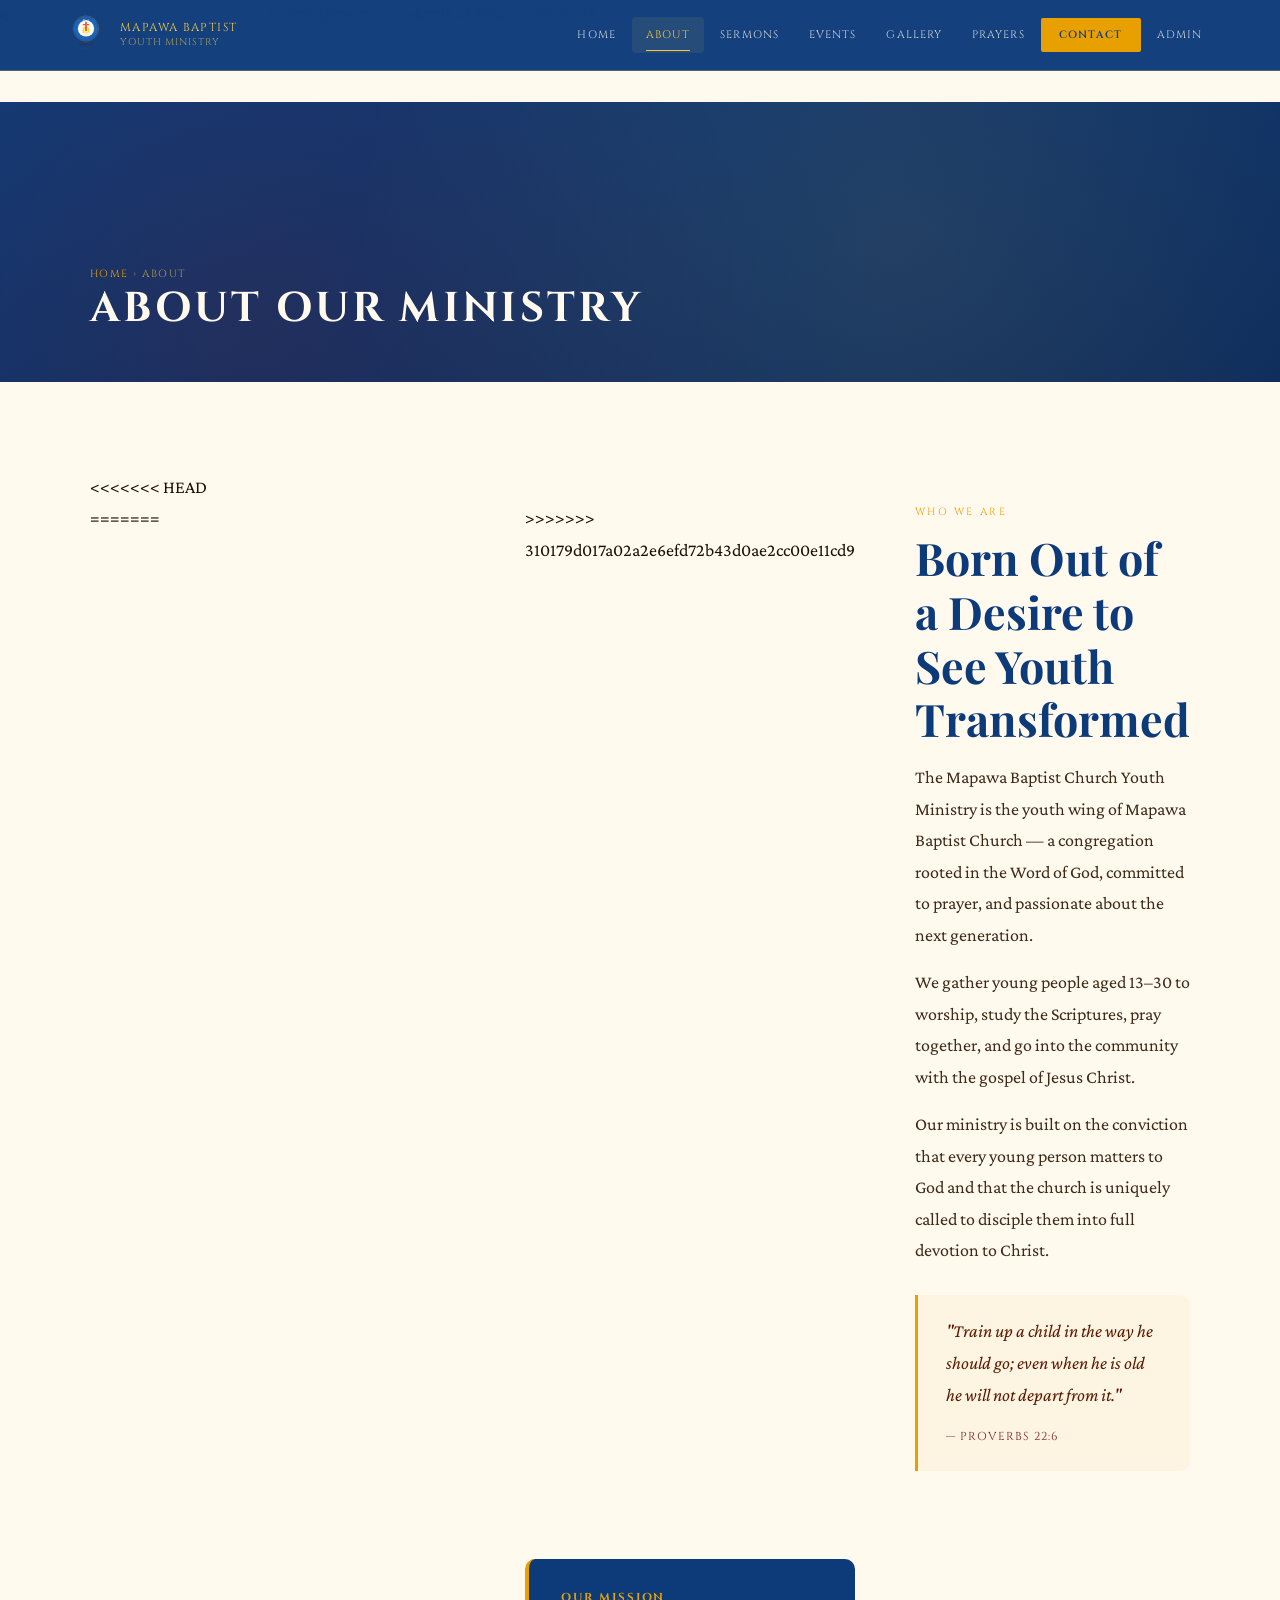
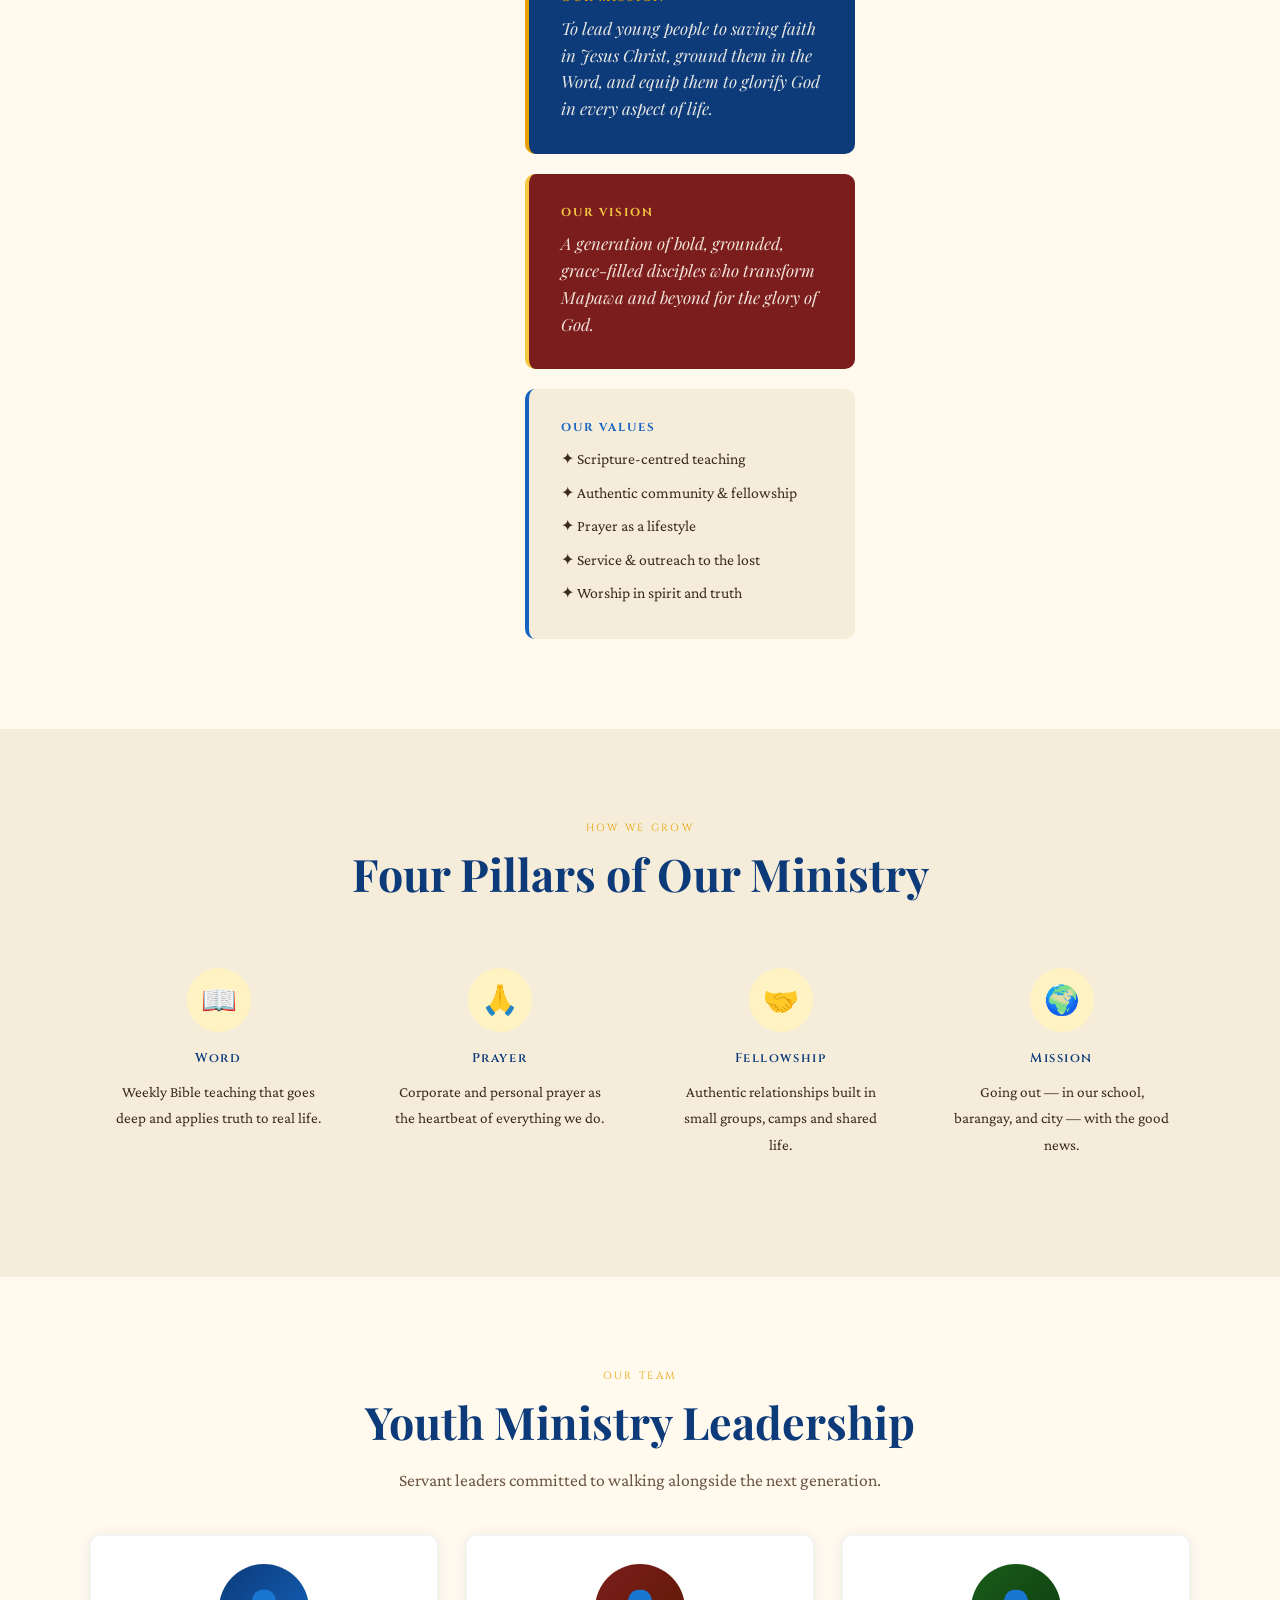
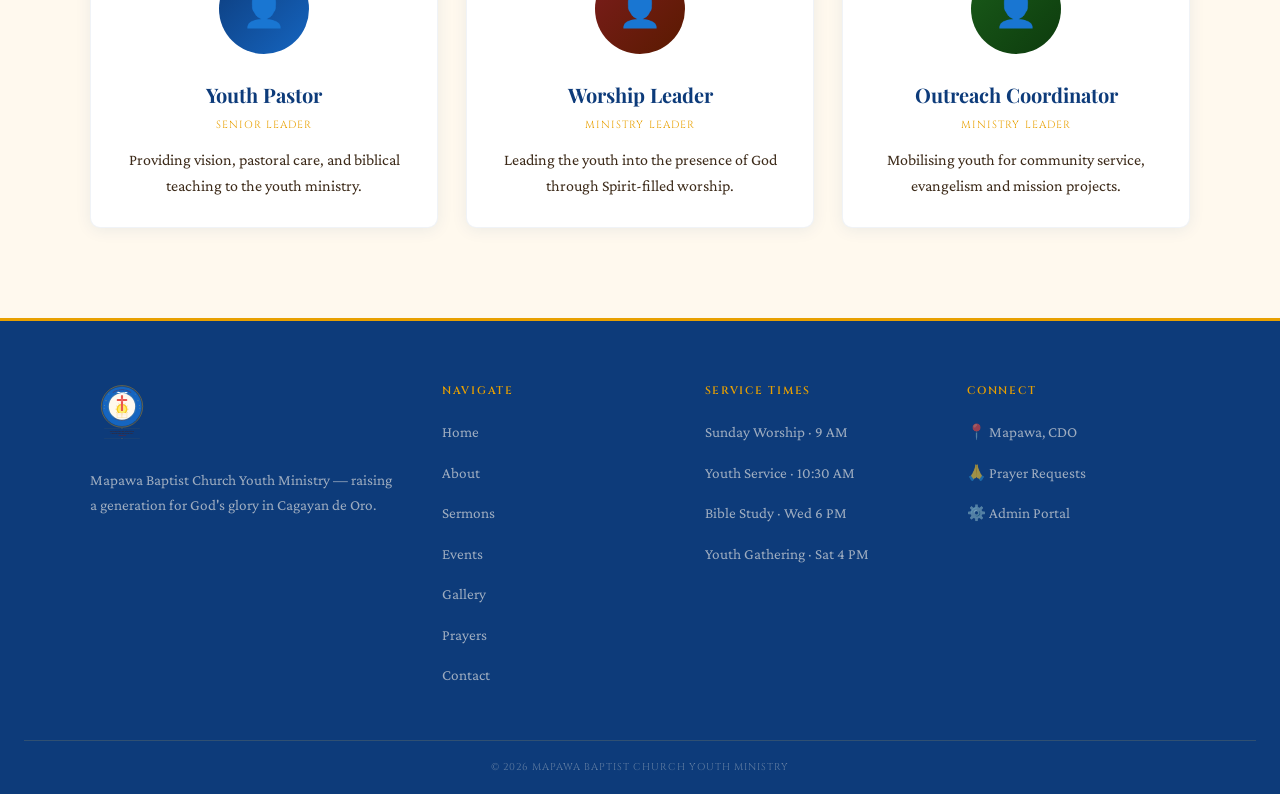
==== commit 1f7e2469: "Merged remote and local changes" ====
--- a/about.html
+++ b/about.html
@@ -3,11 +3,16 @@
 <head>
   <meta charset="UTF-8" />
   <meta name="viewport" content="width=device-width, initial-scale=1.0" />
+<<<<<<< HEAD
   <meta name="theme-color" content="#0d3b7a" />
   <meta name="apple-mobile-web-app-capable" content="yes" />
   <title>About — Mapawa Baptist Youth Ministry</title>
   <link rel="stylesheet" href="assets/css/main.css" />
   <link rel="stylesheet" href="assets/css/responsive.css" />
+=======
+  <title>About — Mapawa Baptist Youth Ministry</title>
+  <link rel="stylesheet" href="assets/css/main.css" />
+>>>>>>> 310179d017a02a2e6efd72b43d0ae2cc00e11cd9
   <link rel="icon" type="image/svg+xml" href="assets/images/logo.svg" />
 </head>
 <body>
@@ -44,7 +49,11 @@
 <!-- Mission & Vision -->
 <section class="section">
   <div class="container">
+<<<<<<< HEAD
     <div class="layout-about fade-in">
+=======
+    <div style="display:grid;grid-template-columns:1fr 1fr;gap:60px;align-items:start;" class="fade-in">
+>>>>>>> 310179d017a02a2e6efd72b43d0ae2cc00e11cd9
       <div>
         <div class="section-label">Who We Are</div>
         <h2 class="section-title">Born Out of a Desire to See Youth Transformed</h2>
--- a/assets/css/main.css
+++ b/assets/css/main.css
@@ -610,4 +610,31 @@
   transform: none;
 }
 
+<<<<<<< HEAD
 /* ── Responsive styles live in assets/css/responsive.css ──── */
+=======
+/* ── Mobile ───────────────────────────────────────────────── */
+@media (max-width: 900px) {
+  .grid-3 { grid-template-columns: repeat(2, 1fr); }
+  .grid-4 { grid-template-columns: repeat(2, 1fr); }
+  .footer-inner { grid-template-columns: 1fr 1fr; }
+}
+@media (max-width: 680px) {
+  .nav-links { display: none; }
+  .nav-links.open {
+    display: flex;
+    flex-direction: column;
+    position: fixed;
+    top: 70px; left: 0; right: 0;
+    background: rgba(13,59,122,0.98);
+    padding: 24px;
+    gap: 4px;
+    border-bottom: 1px solid rgba(245,200,66,0.2);
+  }
+  .nav-toggle { display: flex; }
+  .grid-3, .grid-2, .grid-4 { grid-template-columns: 1fr; }
+  .footer-inner { grid-template-columns: 1fr; }
+  .hero h1 { font-size: 2rem; }
+  .section { padding: 60px 20px; }
+}
+>>>>>>> 310179d017a02a2e6efd72b43d0ae2cc00e11cd9
--- a/assets/css/main.css
+++ b/assets/css/main.css
@@ -610,4 +610,31 @@
   transform: none;
 }
 
+<<<<<<< HEAD
 /* ── Responsive styles live in assets/css/responsive.css ──── */
+=======
+/* ── Mobile ───────────────────────────────────────────────── */
+@media (max-width: 900px) {
+  .grid-3 { grid-template-columns: repeat(2, 1fr); }
+  .grid-4 { grid-template-columns: repeat(2, 1fr); }
+  .footer-inner { grid-template-columns: 1fr 1fr; }
+}
+@media (max-width: 680px) {
+  .nav-links { display: none; }
+  .nav-links.open {
+    display: flex;
+    flex-direction: column;
+    position: fixed;
+    top: 70px; left: 0; right: 0;
+    background: rgba(13,59,122,0.98);
+    padding: 24px;
+    gap: 4px;
+    border-bottom: 1px solid rgba(245,200,66,0.2);
+  }
+  .nav-toggle { display: flex; }
+  .grid-3, .grid-2, .grid-4 { grid-template-columns: 1fr; }
+  .footer-inner { grid-template-columns: 1fr; }
+  .hero h1 { font-size: 2rem; }
+  .section { padding: 60px 20px; }
+}
+>>>>>>> 310179d017a02a2e6efd72b43d0ae2cc00e11cd9
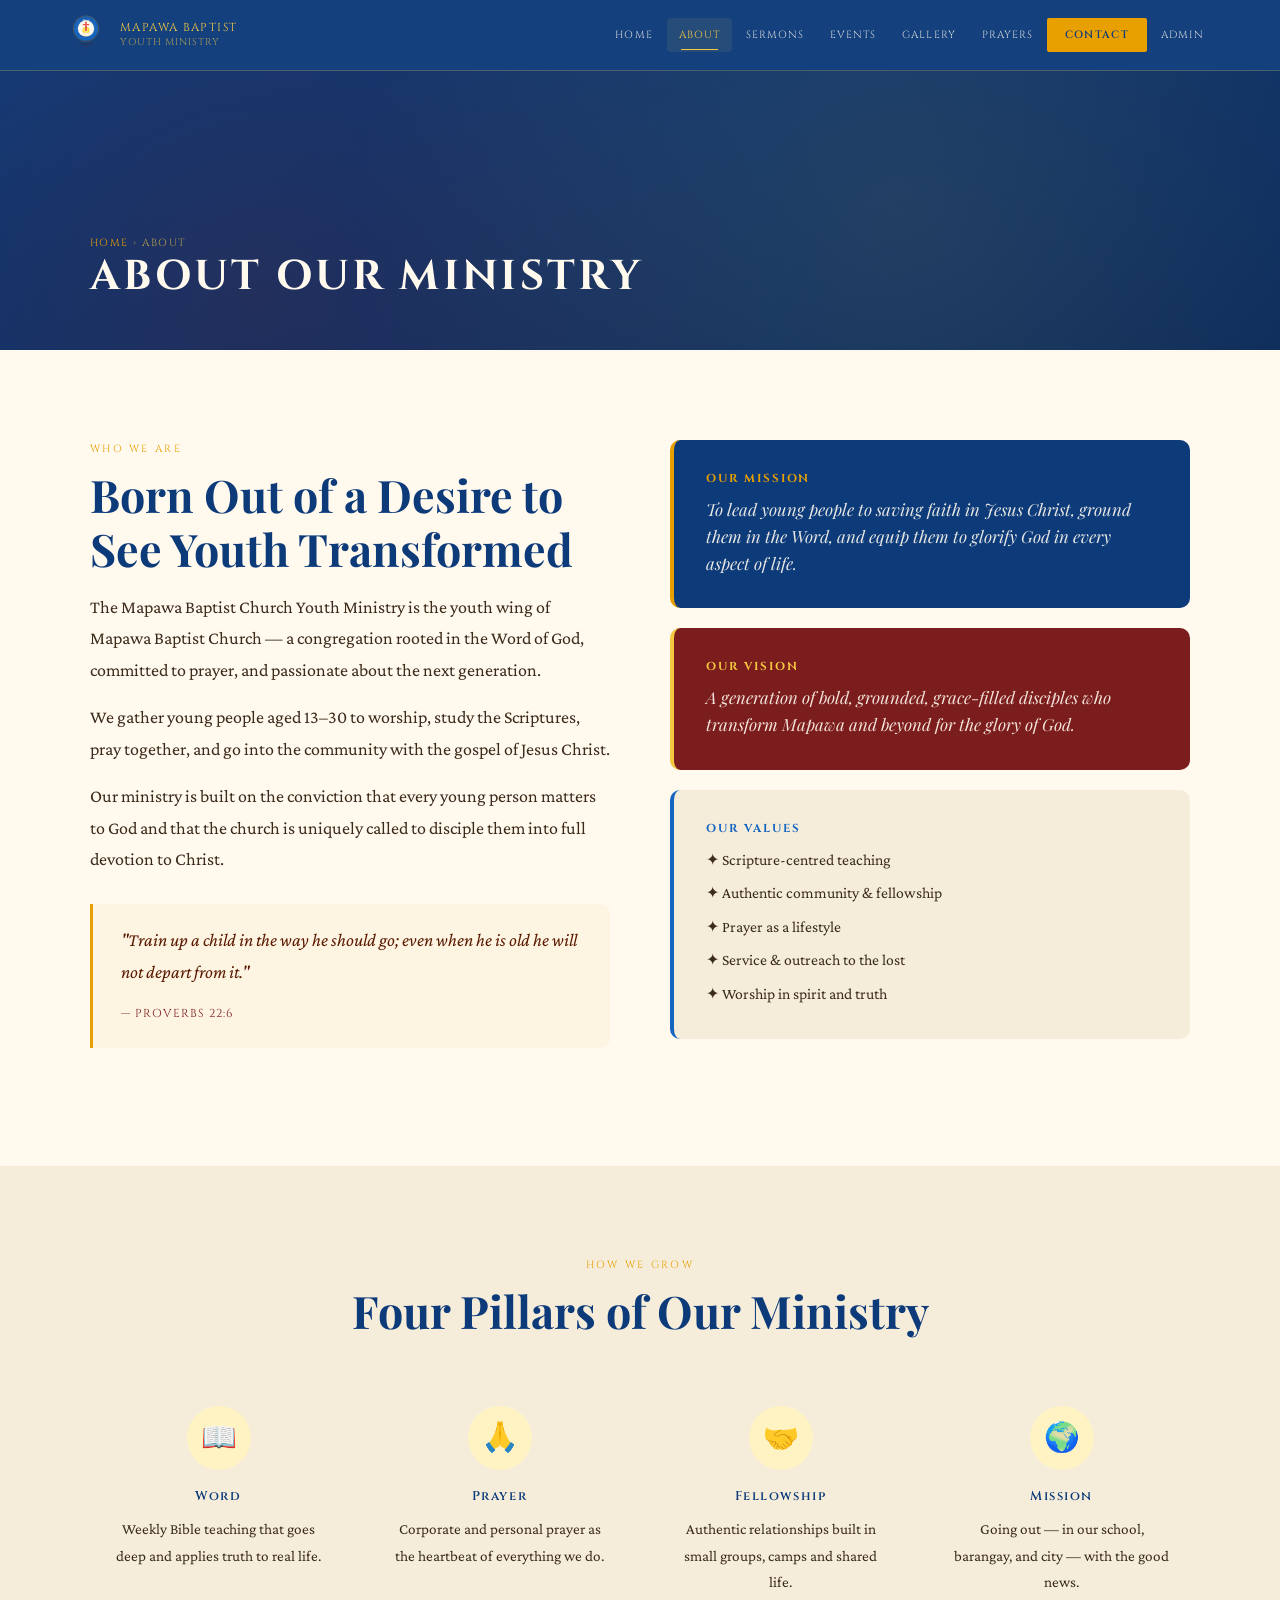
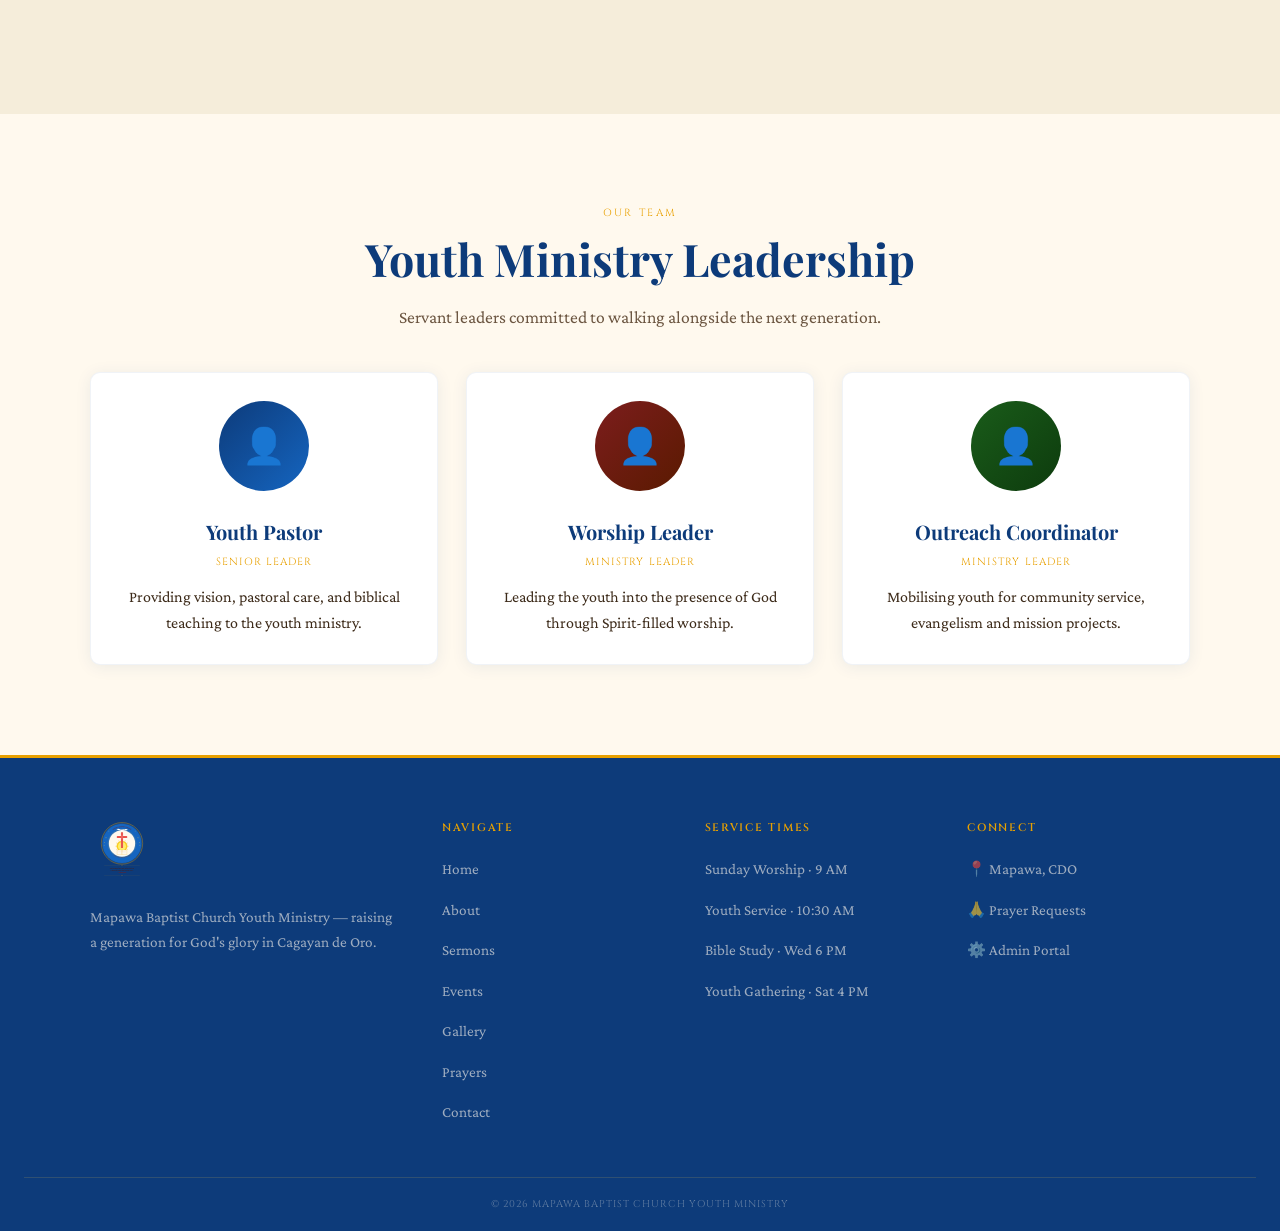
==== commit 369c3512: "updating page layout" ====
--- a/about.html
+++ b/about.html
@@ -3,16 +3,11 @@
 <head>
   <meta charset="UTF-8" />
   <meta name="viewport" content="width=device-width, initial-scale=1.0" />
-<<<<<<< HEAD
   <meta name="theme-color" content="#0d3b7a" />
   <meta name="apple-mobile-web-app-capable" content="yes" />
   <title>About — Mapawa Baptist Youth Ministry</title>
   <link rel="stylesheet" href="assets/css/main.css" />
   <link rel="stylesheet" href="assets/css/responsive.css" />
-=======
-  <title>About — Mapawa Baptist Youth Ministry</title>
-  <link rel="stylesheet" href="assets/css/main.css" />
->>>>>>> 310179d017a02a2e6efd72b43d0ae2cc00e11cd9
   <link rel="icon" type="image/svg+xml" href="assets/images/logo.svg" />
 </head>
 <body>
@@ -49,11 +44,7 @@
 <!-- Mission & Vision -->
 <section class="section">
   <div class="container">
-<<<<<<< HEAD
     <div class="layout-about fade-in">
-=======
-    <div style="display:grid;grid-template-columns:1fr 1fr;gap:60px;align-items:start;" class="fade-in">
->>>>>>> 310179d017a02a2e6efd72b43d0ae2cc00e11cd9
       <div>
         <div class="section-label">Who We Are</div>
         <h2 class="section-title">Born Out of a Desire to See Youth Transformed</h2>
--- a/assets/css/main.css
+++ b/assets/css/main.css
@@ -610,31 +610,4 @@
   transform: none;
 }
 
-<<<<<<< HEAD
 /* ── Responsive styles live in assets/css/responsive.css ──── */
-=======
-/* ── Mobile ───────────────────────────────────────────────── */
-@media (max-width: 900px) {
-  .grid-3 { grid-template-columns: repeat(2, 1fr); }
-  .grid-4 { grid-template-columns: repeat(2, 1fr); }
-  .footer-inner { grid-template-columns: 1fr 1fr; }
-}
-@media (max-width: 680px) {
-  .nav-links { display: none; }
-  .nav-links.open {
-    display: flex;
-    flex-direction: column;
-    position: fixed;
-    top: 70px; left: 0; right: 0;
-    background: rgba(13,59,122,0.98);
-    padding: 24px;
-    gap: 4px;
-    border-bottom: 1px solid rgba(245,200,66,0.2);
-  }
-  .nav-toggle { display: flex; }
-  .grid-3, .grid-2, .grid-4 { grid-template-columns: 1fr; }
-  .footer-inner { grid-template-columns: 1fr; }
-  .hero h1 { font-size: 2rem; }
-  .section { padding: 60px 20px; }
-}
->>>>>>> 310179d017a02a2e6efd72b43d0ae2cc00e11cd9
